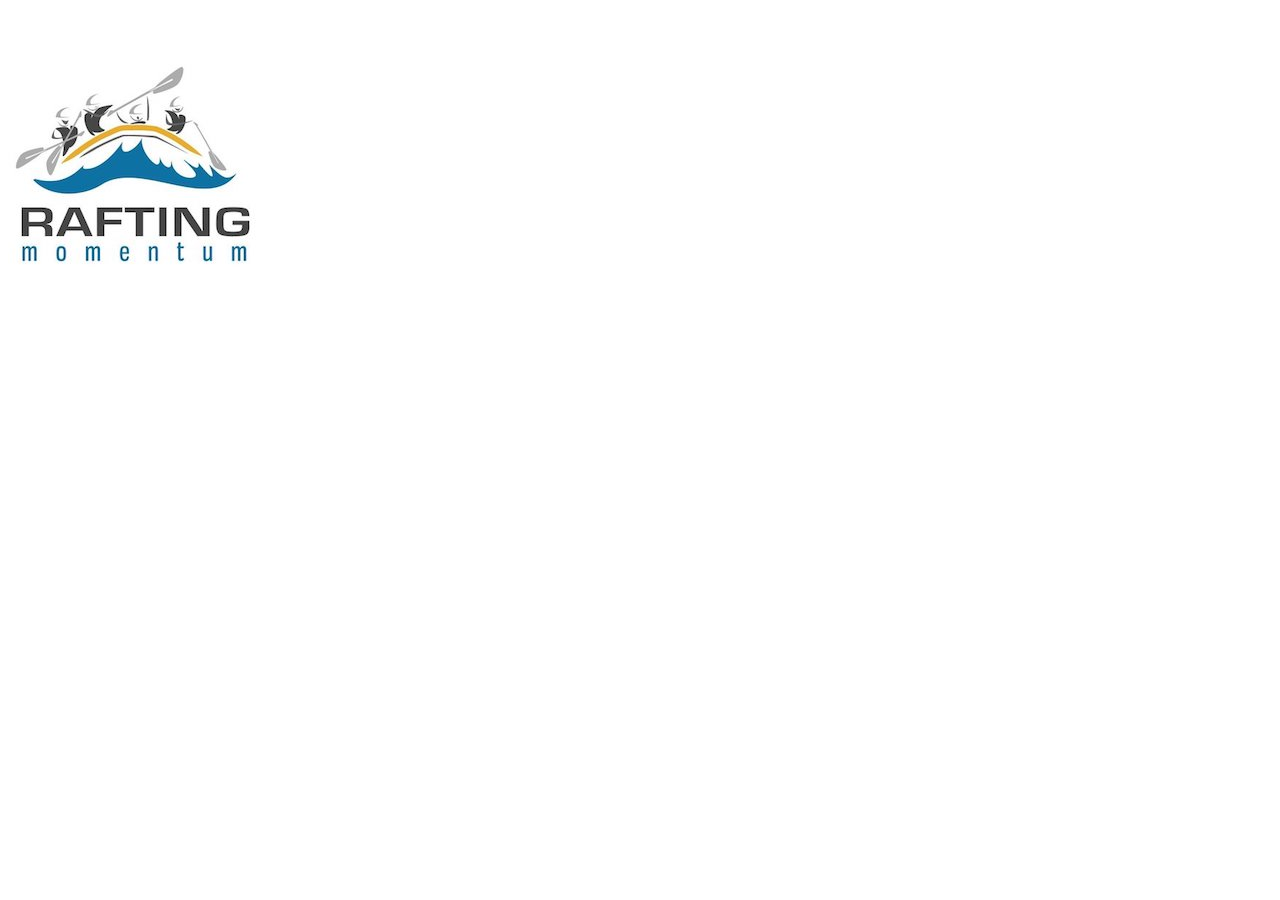
==== wwr/index.html @ 029ab6ba "a ton of stuff cause it was broke" ====
<!DOCTYPE html>
<html lang="en">
  <head>
    <meta charset="UTF-8" />
    <meta name="viewport" content="width=device-width, initial-scale=1.0" />
    <title>Whitewater Rafting | Dry Oar Outfitters | Book Now!</title>
  </head>
  <body>
    <header>
      <img
        class="logo"
        src="images/rafting-momentum (1).jpg"
        alt="rafting logo"
      />
    </header>
  </body>
</html>
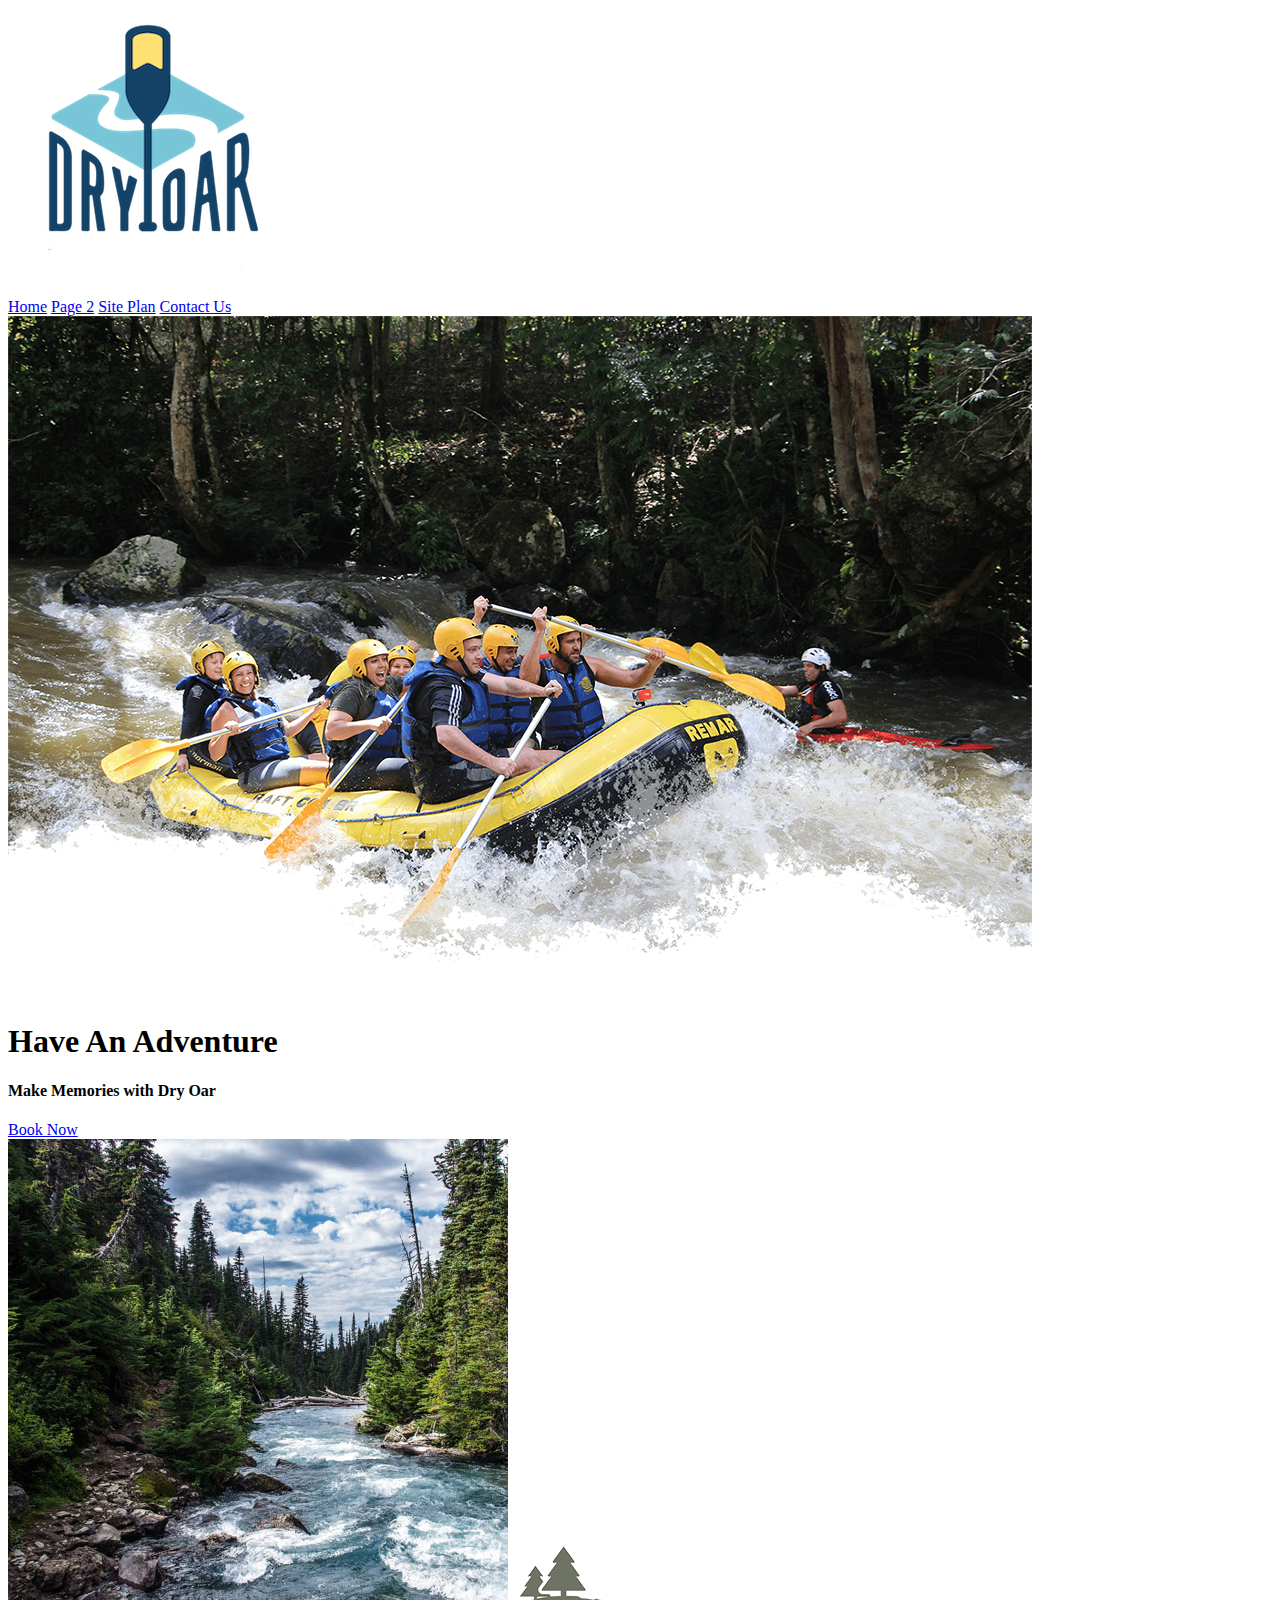
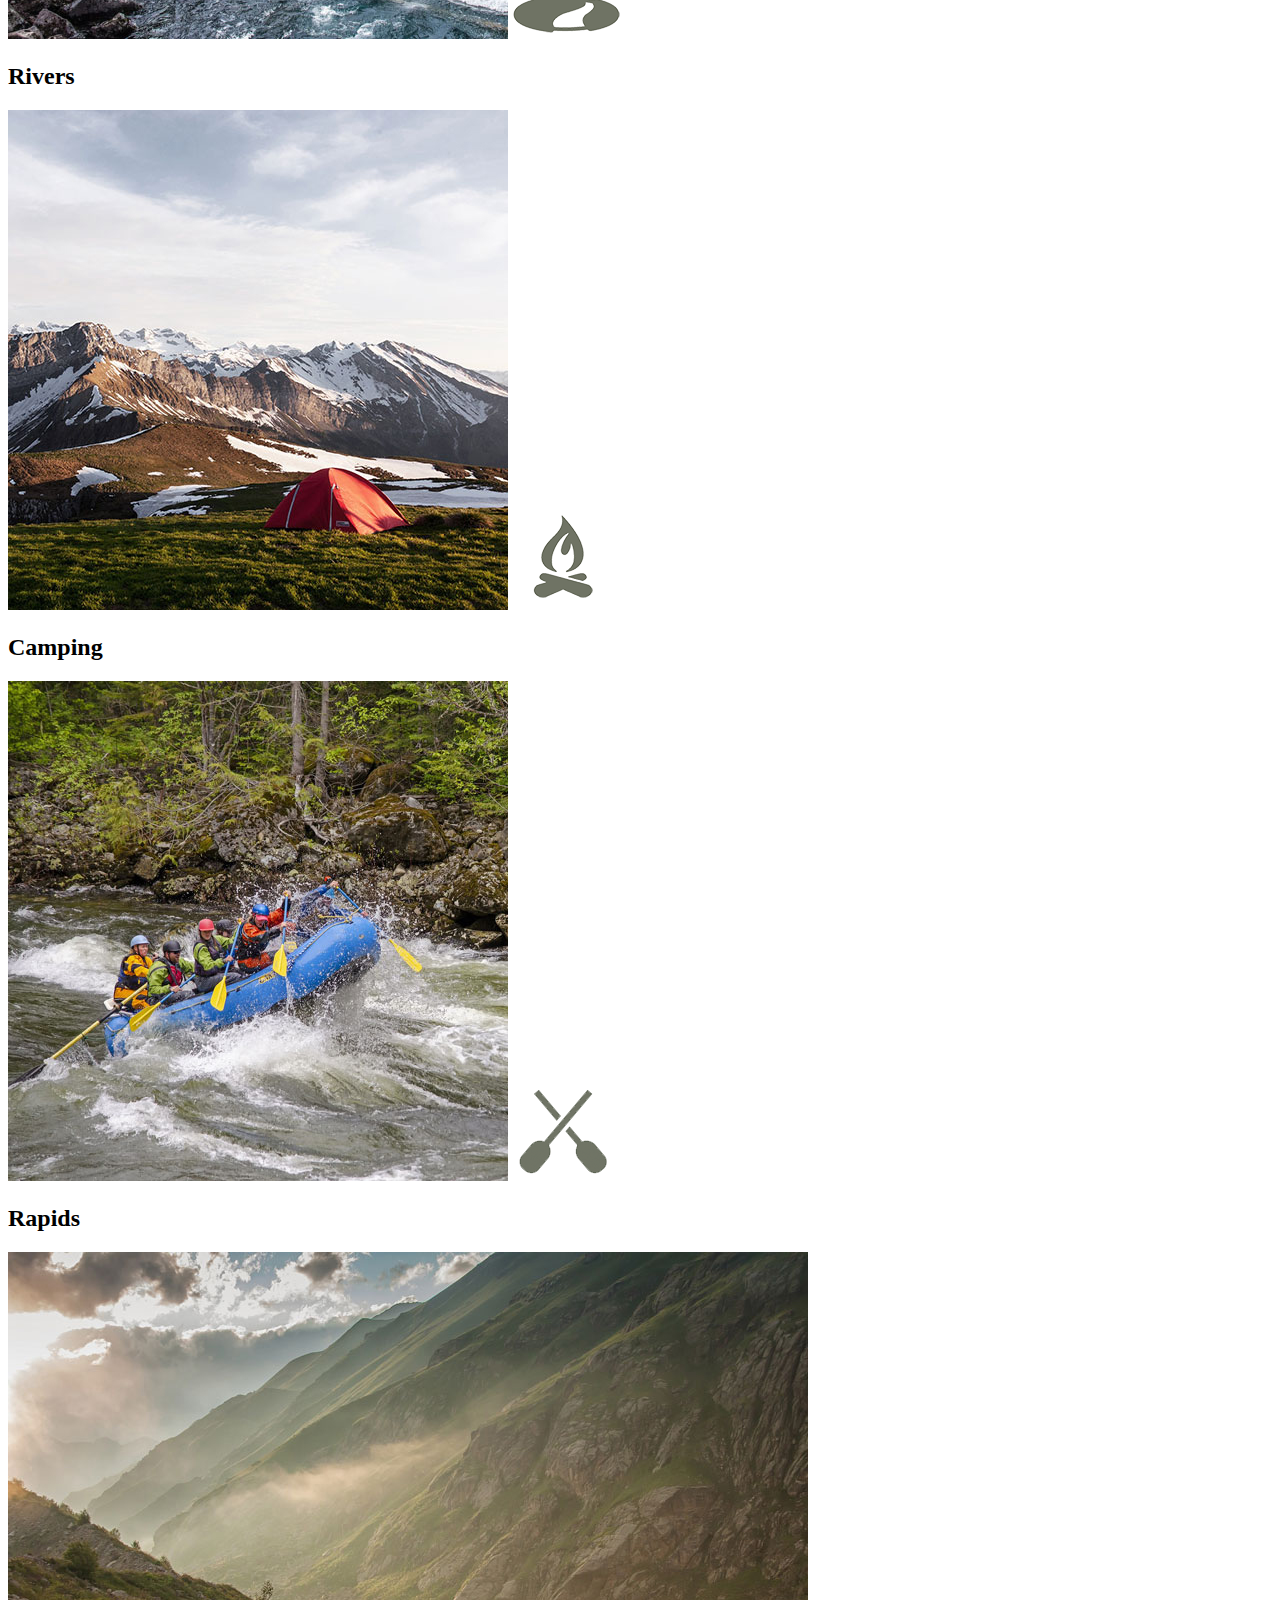
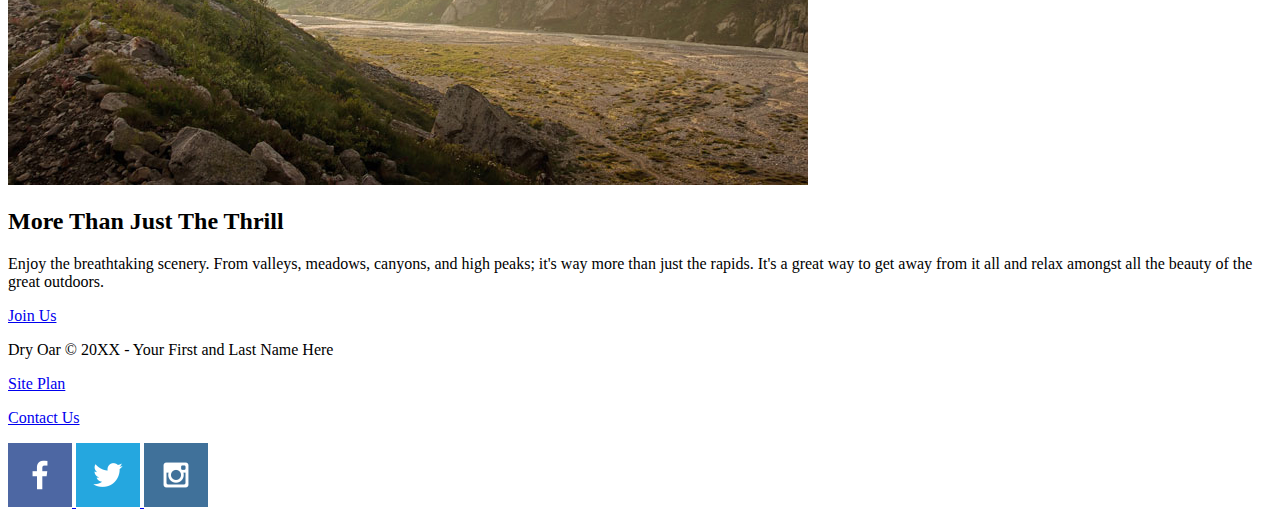
==== commit 79b24d5b: "all my changes" ====
--- a/wwr/index.html
+++ b/wwr/index.html
@@ -3,15 +3,70 @@
   <head>
     <meta charset="UTF-8" />
     <meta name="viewport" content="width=device-width, initial-scale=1.0" />
-    <title>Whitewater Rafting | Dry Oar Outfitters | Book Now!</title>
+    <title>"White Water Rafting | Book Now | Contact Us"</title>
   </head>
   <body>
     <header>
-      <img
-        class="logo"
-        src="images/rafting-momentum (1).jpg"
-        alt="rafting logo"
-      />
+      <a id="logo_link" href="index.html">
+        <img class="logo" src="images/logo.png" alt="Dry Oar Logo" />
+      </a>
+      <nav>
+        <a href="index.html">Home</a>
+        <a href="#">Page 2</a>
+        <a href="site-plan-rafting.html">Site Plan<a>
+        <a href="contactus.html">Contact Us</a>
+      </nav>
     </header>
+    <div id="hero">
+      <div id="hero-box">
+          <img id="hero-img" src="images/hero.png" alt="People enjoying white water rafting">
+      </div>
+      <section id="hero-msg">
+          <h1 class="home-title">Have An Adventure</h1>
+          <h4>Make Memories with Dry Oar </h4>
+          <div class='button-box'>
+              <a class='book' href="contactus.html">Book Now</a>
+          </div>
+      </section>
+  </div>
+  <main class="home-grid">
+    <section class="rivers-card">
+      <img class="card-img" src="images/rivers.jpg" alt="river in forest">
+      <img class="icon" src="images/river_icon.png" alt="river icon">
+      <h2>Rivers</h2>
+  </section>
+  <section class="camping-card">
+      <img class="card-img" src="images/camping.jpg" alt="tent in mountains">
+      <img class="icon" src="images/fire_icon.png" alt="fire icon">
+      <h2>Camping</h2>
+  </section>
+  <section class="rapids-card">
+      <img class="card-img" src="images/rapids.jpg" alt="rafting boat">
+      <img class="icon" src="images/oars.png" alt="oars icon">
+      <h2>Rapids</h2>
+  </section>
+  <img class="mountains" src="images/mountains.jpg" alt="Misty mountains">
+  <section class="msg">
+      <h2>More Than Just The Thrill</h2>
+      <p>Enjoy the breathtaking scenery. From valleys, meadows, canyons, and high peaks; it's way more than just the rapids. It's a great way to get away from it all and relax amongst all the beauty of the great outdoors. </p>
+      <a class='join' href="rivers.html">Join Us</a>
+  </section>
+  </main>
+  <footer>
+    <p>Dry Oar &copy; 20XX - Your First and Last Name Here</p>
+    <p><a href="site-plan-rafting.html">Site Plan</a></p>
+    <p><a href="contactus.html">Contact Us</a></p>
+    <div class="social">
+        <a href="https://facebook.com">
+            <img src="images/facebook.png" alt="fb icon">
+        </a>
+        <a href="https://twitter.com">
+            <img src="images/twitter.png" alt="twitter icon">
+        </a>
+        <a href="https://instagram.com">
+            <img src="images/instagram.png" alt="instagram icon">
+        </a>
+    </div>
+</footer>
   </body>
 </html>
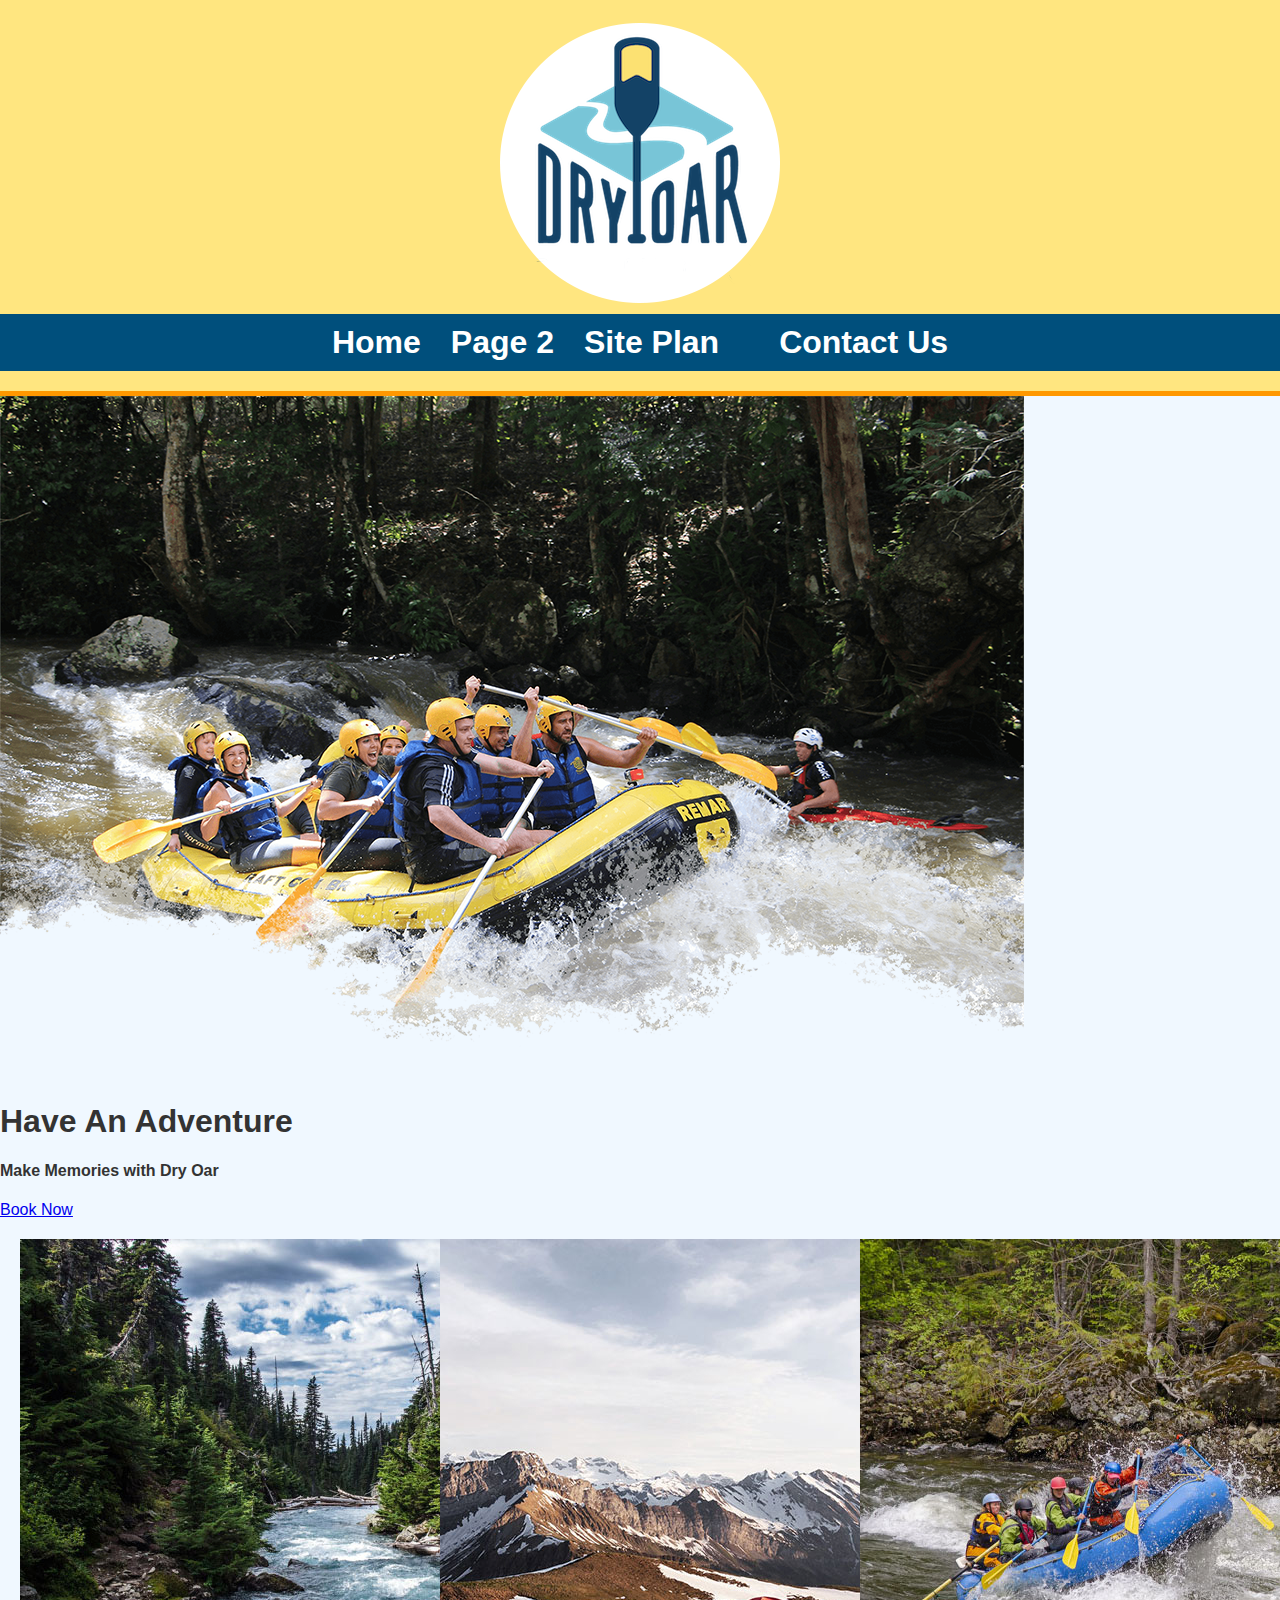
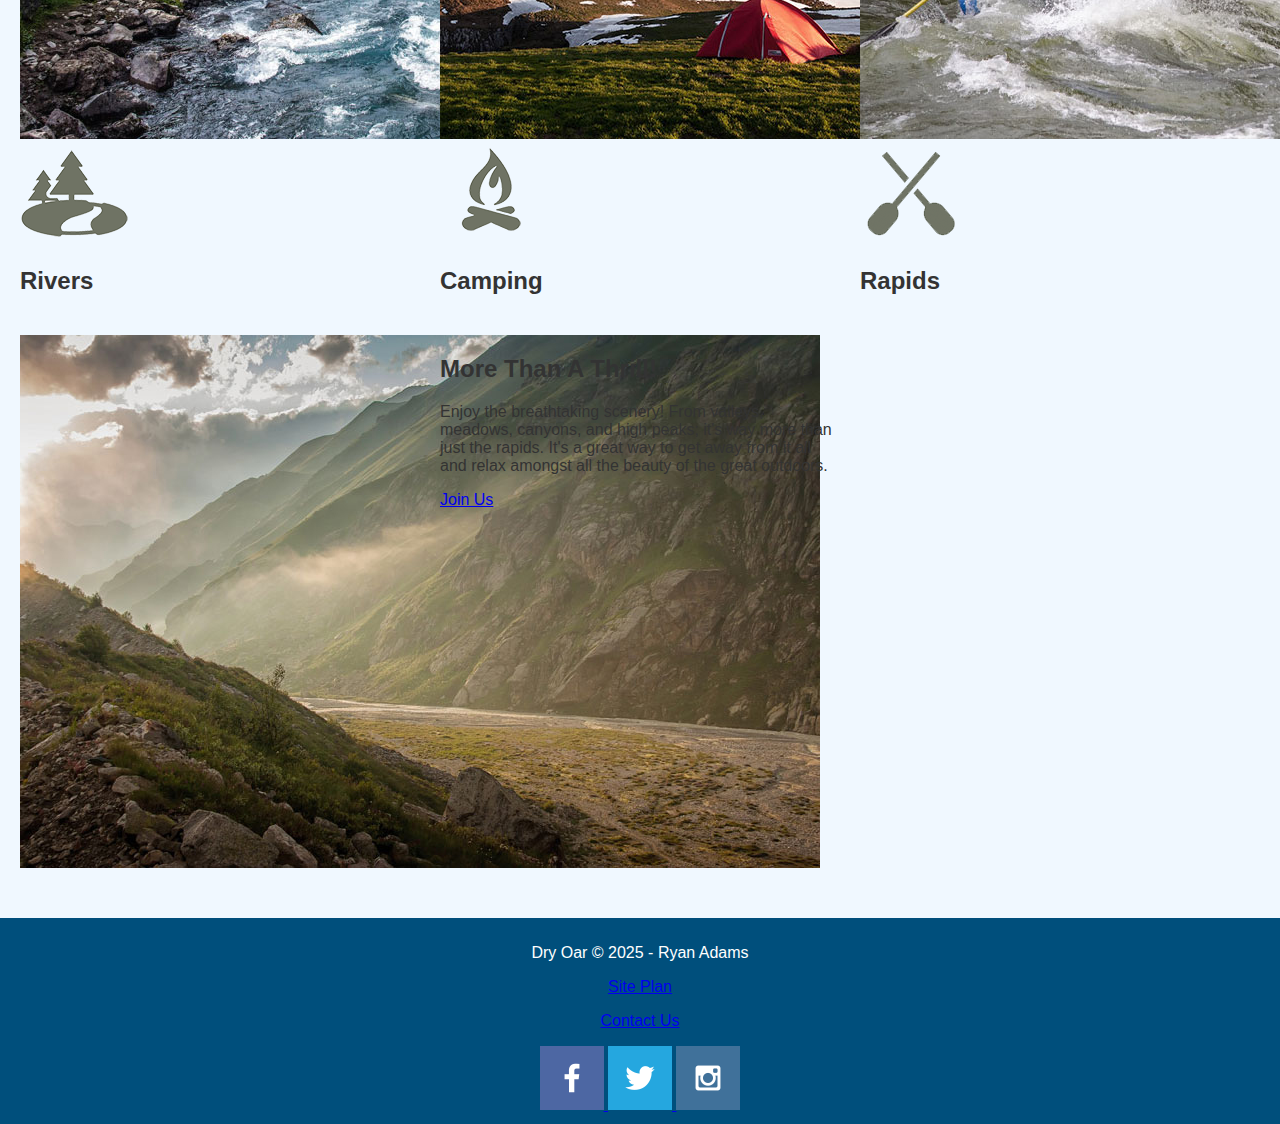
==== commit 710fb090: "added css to my site plan" ====
--- a/wwr/index.html
+++ b/wwr/index.html
@@ -3,12 +3,14 @@
   <head>
     <meta charset="UTF-8" />
     <meta name="viewport" content="width=device-width, initial-scale=1.0" />
-    <title>"White Water Rafting | Book Now | Contact Us"</title>
+    <title>"White_Water_Adventures"</title>
+    <link rel="stylesheet" href="styles/style.css">
   </head>
   <body>
+    <div id="content">
     <header>
       <a id="logo_link" href="index.html">
-        <img class="logo" src="images/logo.png" alt="Dry Oar Logo" />
+        <img class="logo" src="images/logo.png" alt="Who's Rafting Logo?" />
       </a>
       <nav>
         <a href="index.html">Home</a>
@@ -47,23 +49,23 @@
   </section>
   <img class="mountains" src="images/mountains.jpg" alt="Misty mountains">
   <section class="msg">
-      <h2>More Than Just The Thrill</h2>
-      <p>Enjoy the breathtaking scenery. From valleys, meadows, canyons, and high peaks; it's way more than just the rapids. It's a great way to get away from it all and relax amongst all the beauty of the great outdoors. </p>
+      <h2>More Than A Thrill!</h2>
+      <p>Enjoy the breathtaking scenery! From valleys, meadows, canyons, and high peaks; it's way more than just the rapids. It's a great way to get away from it all and relax amongst all the beauty of the great outdoors. </p>
       <a class='join' href="rivers.html">Join Us</a>
   </section>
   </main>
   <footer>
-    <p>Dry Oar &copy; 20XX - Your First and Last Name Here</p>
+    <p>Dry Oar &copy; 2025 - Ryan Adams</p>
     <p><a href="site-plan-rafting.html">Site Plan</a></p>
     <p><a href="contactus.html">Contact Us</a></p>
     <div class="social">
-        <a href="https://facebook.com">
+        <a href="https://facebook.com" target="_blank">
             <img src="images/facebook.png" alt="fb icon">
         </a>
-        <a href="https://twitter.com">
+        <a href="https://twitter.com" target="_blank">
             <img src="images/twitter.png" alt="twitter icon">
         </a>
-        <a href="https://instagram.com">
+        <a href="https://instagram.com" target="_blank">
             <img src="images/instagram.png" alt="instagram icon">
         </a>
     </div>
--- a/wwr/styles/style.css
+++ b/wwr/styles/style.css
@@ -0,0 +1,108 @@
+/* Base Styles */
+body {
+    font-family: 'Arial', sans-serif;
+    background-color: #f0f8ff;
+    color: #333;
+    margin: 0;
+    padding: 0;
+}
+
+/* Header */
+header {
+    background-color: #ffe680;
+    color: #004f7c;
+    padding: 20px 0;
+    text-align: center;
+    font-size: 2rem;
+    border-bottom: 5px solid #ff9800;
+}
+
+/* Navigation */
+nav {
+    background-color: #004f7c;
+    padding: 10px;
+    display: flex;
+    justify-content: center;
+}
+
+nav a {
+    color: white;
+    text-decoration: none;
+    margin: 0 15px;
+    font-weight: bold;
+}
+
+nav a:hover {
+    text-decoration: underline;
+}
+
+/* Main Content */
+main {
+    padding: 20px;
+    display: grid;
+    grid-template-columns: repeat(auto-fit, minmax(300px, 1fr));
+    gap: 20px;
+}
+
+/* Photo Gallery */
+.photo-gallery {
+    display: grid;
+    grid-template-columns: repeat(auto-fill, minmax(200px, 1fr));
+    gap: 15px;
+    margin-top: 20px;
+}
+
+.photo-gallery img {
+    width: 100%;
+    border-radius: 50%;
+    box-shadow: 0 4px 8px rgba(0, 0, 0, 0.2);
+}
+
+/* Featured Photos */
+.feature-photo {
+    position: relative;
+    overflow: hidden;
+    border-radius: 50%;
+    max-height: 400px;
+}
+
+.feature-photo img {
+    width: 100%;
+    object-fit: cover;
+    transition: transform 0.3s;
+    border-radius: 50%;
+}
+
+.feature-photo img:hover {
+    transform: scale(1.05);
+}
+
+/* Footer */
+footer {
+    background-color: #004f7c;
+    color: white;
+    text-align: center;
+    padding: 10px;
+    margin-top: 30px;
+}
+
+/* Colors inspired by whitewater rafts */
+.accent-yellow {
+    background-color: #ffc107;
+}
+
+.accent-blue {
+    background-color: #0077be;
+}
+
+.accent-red {
+    background-color: #d32f2f;
+}
+
+/* Responsive Design */
+@media (max-width: 600px) {
+    nav {
+        flex-direction: column;
+        align-items: center;
+    }
+}
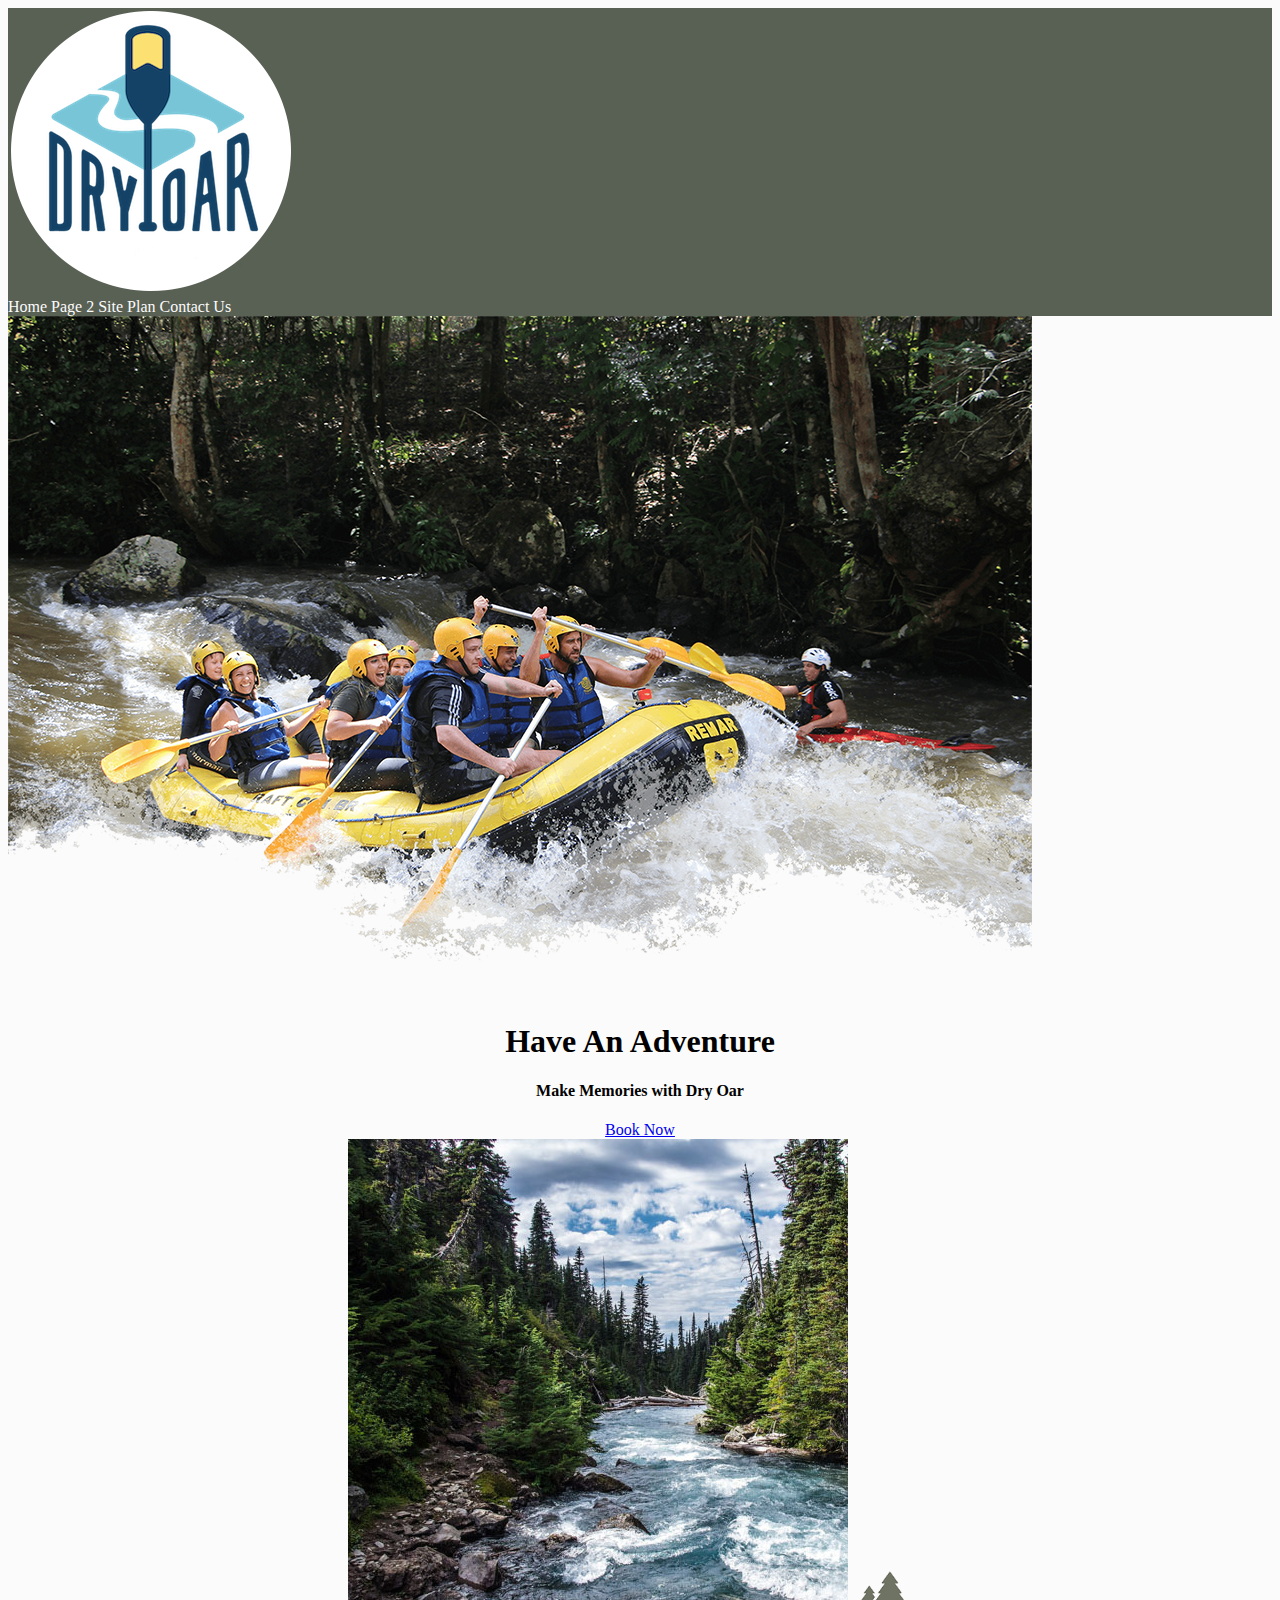
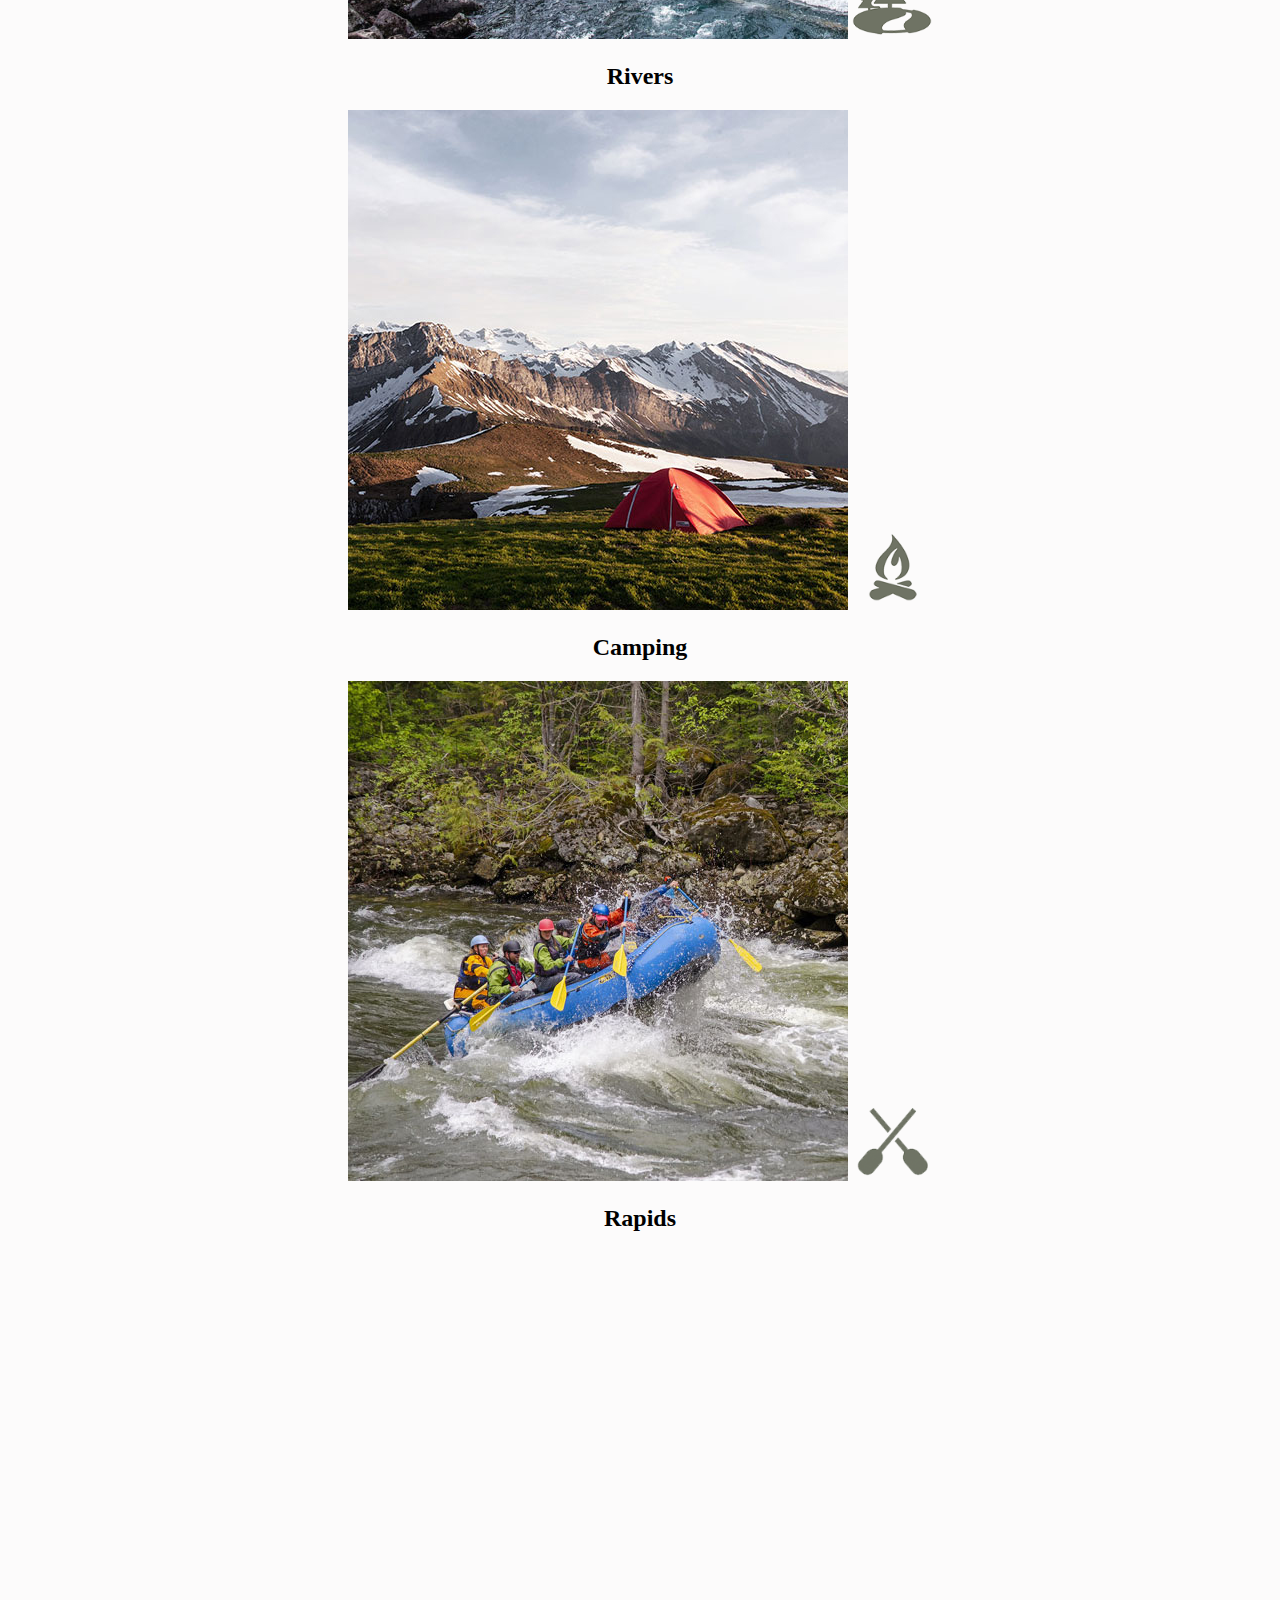
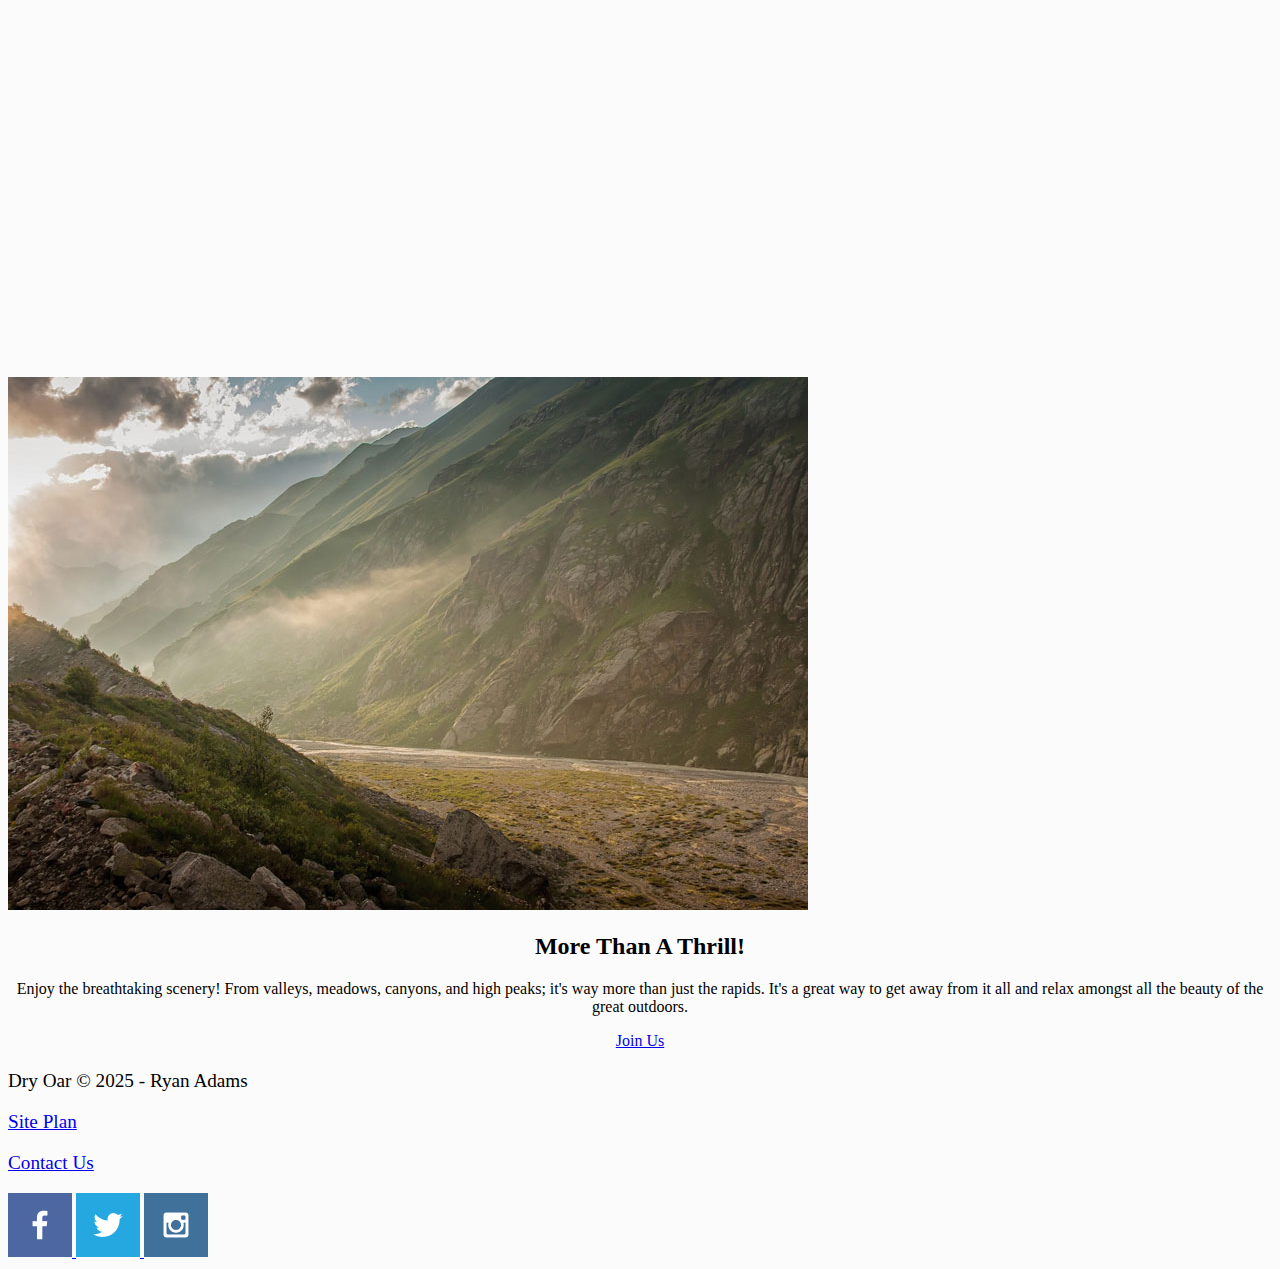
==== commit 5712b87d: "hello" ====
--- a/wwr/index.html
+++ b/wwr/index.html
@@ -47,6 +47,7 @@
       <img class="icon" src="images/oars.png" alt="oars icon">
       <h2>Rapids</h2>
   </section>
+  <div id="background"></div>
   <img class="mountains" src="images/mountains.jpg" alt="Misty mountains">
   <section class="msg">
       <h2>More Than A Thrill!</h2>
--- a/wwr/styles/style.css
+++ b/wwr/styles/style.css
@@ -1,108 +1,72 @@
-/* Base Styles */
+#content {
+  max-width: 1600px;
+  margin: 0 auto;
+}
+.home-title {
+}
+nav a {
+  text-align: center;
+  color: #fcfbfb;
+  text-decoration: none;
+}
+nav a:hover {
+  background-color: black;
+  color: #d9c2a3;
+}
+h4 {
+}
+#hero-msg h1 {
+  text-align: center;
+}
+#hero-msg h4 {
+  text-align: center;
+}
+.icon {
+  width: 80px;
+}
+.button-box {
+  text-align: center;
+}
+main section {
+  text-align: center;
+}
+#background {
+  height: 725px;
+}
 body {
-    font-family: 'Arial', sans-serif;
-    background-color: #f0f8ff;
-    color: #333;
-    margin: 0;
-    padding: 0;
+  background-color: #fcfbfb;
 }
-
-/* Header */
 header {
-    background-color: #ffe680;
-    color: #004f7c;
-    padding: 20px 0;
-    text-align: center;
-    font-size: 2rem;
-    border-bottom: 5px solid #ff9800;
+  background-color: rgba(20, 30, 13, 0.7);
 }
-
-/* Navigation */
-nav {
-    background-color: #004f7c;
-    padding: 10px;
-    display: flex;
-    justify-content: center;
+nav a:hover {
+  background-color: black;
 }
-
-nav a {
-    color: white;
-    text-decoration: none;
-    margin: 0 15px;
-    font-weight: bold;
+.book {
 }
-
-nav a:hover {
+.join {
+}
+.book:hover {
+}
+.join:hover {
+}
+#background {
+}
+.msg {
+}
+.msg h2 {
+}
+.msg p {
+}
+footer {
+}
+footer a {
+}
+footer p {
+  font-size: 1.2em;
+}
+footer p a:hover{
     text-decoration: underline;
 }
-
-/* Main Content */
-main {
-    padding: 20px;
-    display: grid;
-    grid-template-columns: repeat(auto-fit, minmax(300px, 1fr));
-    gap: 20px;
+footer a:hover {S
 }
-
-/* Photo Gallery */
-.photo-gallery {
-    display: grid;
-    grid-template-columns: repeat(auto-fill, minmax(200px, 1fr));
-    gap: 15px;
-    margin-top: 20px;
-}
-
-.photo-gallery img {
-    width: 100%;
-    border-radius: 50%;
-    box-shadow: 0 4px 8px rgba(0, 0, 0, 0.2);
-}
-
-/* Featured Photos */
-.feature-photo {
-    position: relative;
-    overflow: hidden;
-    border-radius: 50%;
-    max-height: 400px;
-}
-
-.feature-photo img {
-    width: 100%;
-    object-fit: cover;
-    transition: transform 0.3s;
-    border-radius: 50%;
-}
-
-.feature-photo img:hover {
-    transform: scale(1.05);
-}
-
-/* Footer */
-footer {
-    background-color: #004f7c;
-    color: white;
-    text-align: center;
-    padding: 10px;
-    margin-top: 30px;
-}
-
-/* Colors inspired by whitewater rafts */
-.accent-yellow {
-    background-color: #ffc107;
-}
-
-.accent-blue {
-    background-color: #0077be;
-}
-
-.accent-red {
-    background-color: #d32f2f;
-}
-
-/* Responsive Design */
-@media (max-width: 600px) {
-    nav {
-        flex-direction: column;
-        align-items: center;
-    }
-}
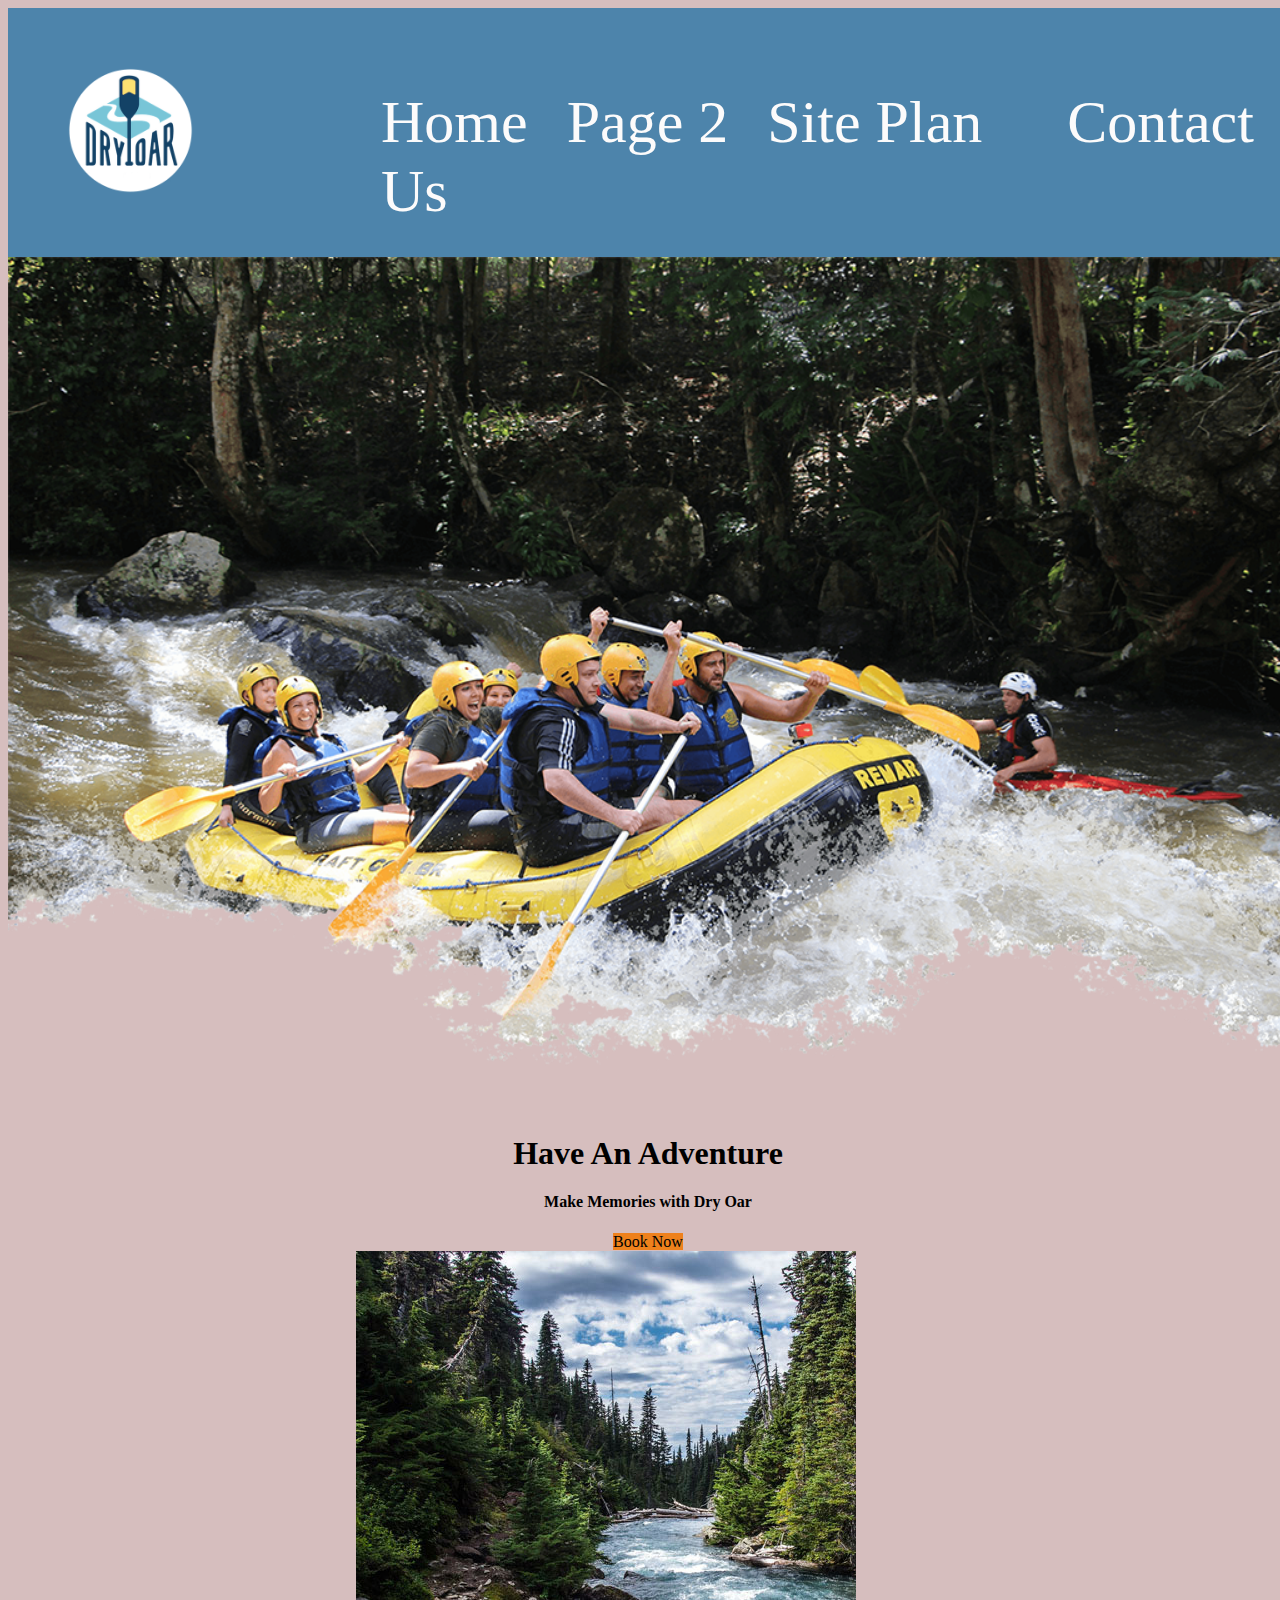
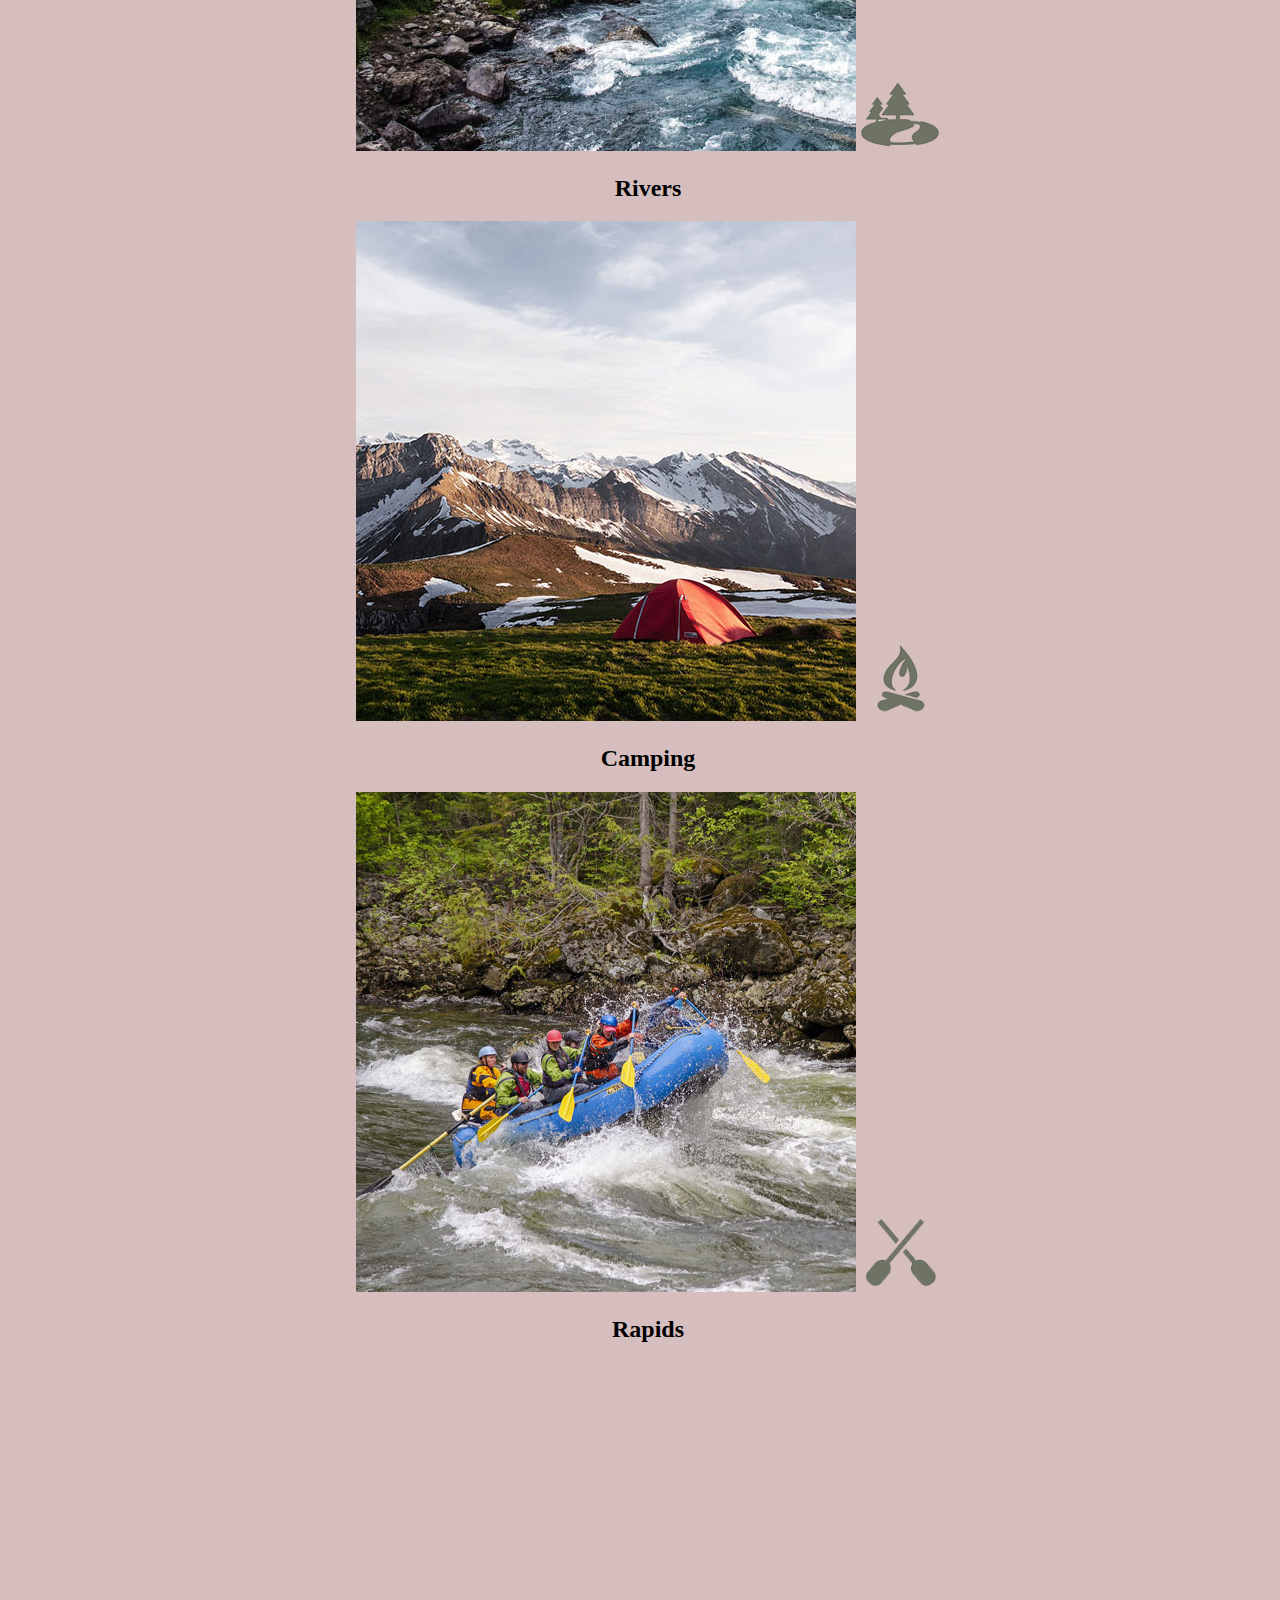
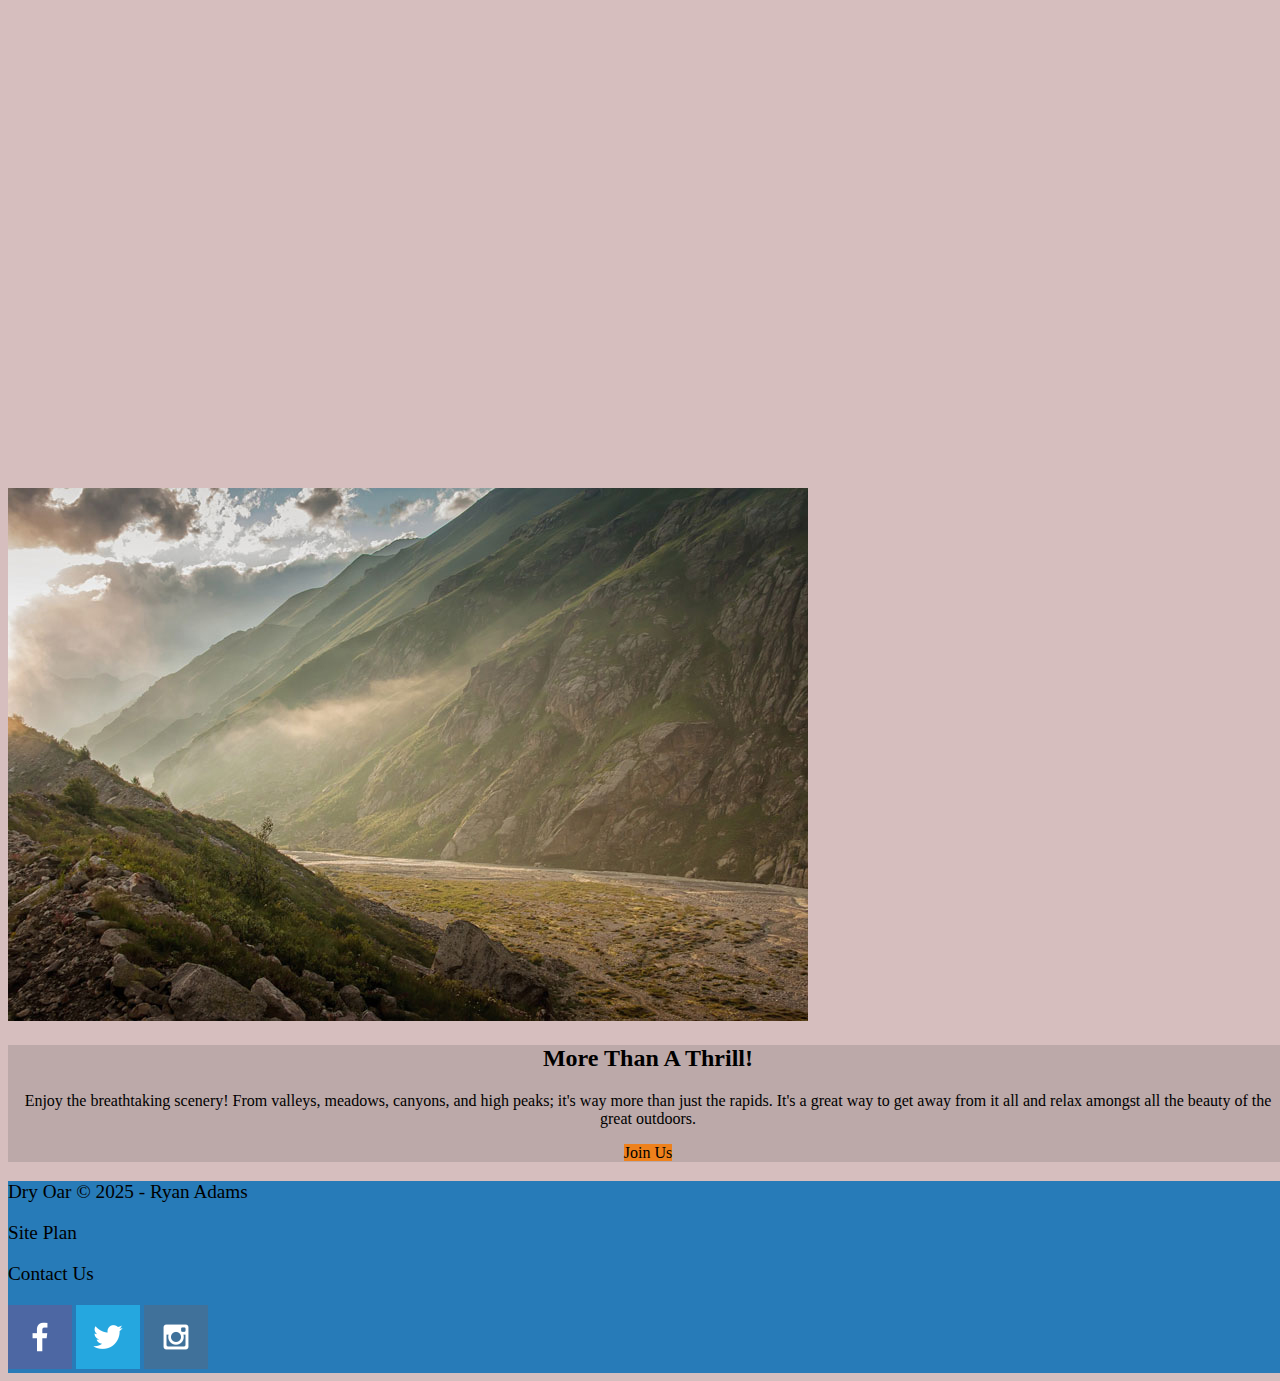
==== commit a82d8352: "home" ====
--- a/wwr/index.html
+++ b/wwr/index.html
@@ -9,15 +9,16 @@
   <body>
     <div id="content">
     <header>
-      <a id="logo_link" href="index.html">
+      <div id="logo">
         <img class="logo" src="images/logo.png" alt="Who's Rafting Logo?" />
-      </a>
-      <nav>
+      </div>
+    
+      <div id="nav">
         <a href="index.html">Home</a>
         <a href="#">Page 2</a>
         <a href="site-plan-rafting.html">Site Plan<a>
         <a href="contactus.html">Contact Us</a>
-      </nav>
+        </div>
     </header>
     <div id="hero">
       <div id="hero-box">
--- a/wwr/styles/style.css
+++ b/wwr/styles/style.css
@@ -4,14 +4,39 @@
 }
 .home-title {
 }
-nav a {
+header {
+  background-color: #4d84ab;
+  height: 150px;
+  contain: content;
+  height: auto;
+}
+#logo {
+  display: inline;
+  float: left;
+  height: auto;
+  margin: 20px;
+}
+#logo img{
+  width: 125px;
+  margin: 40px;
+}
+#nav {
+  display: inline;
+  float: left;
+  width: 70%;
+  height: 30px;
+  margin-left: 10%;
+  margin-top: 80px;
+}
+#nav a {
   text-align: center;
   color: #fcfbfb;
   text-decoration: none;
+  font-size: 60px;
+  margin-right: 35px;
 }
-nav a:hover {
-  background-color: black;
-  color: #d9c2a3;
+#nav a:hover {
+  color: rgb(141, 61, 61);
 }
 h4 {
 }
@@ -24,6 +49,10 @@
 .icon {
   width: 80px;
 }
+
+#hero-img {
+  width: 100%;
+}
 .button-box {
   text-align: center;
 }
@@ -34,39 +63,51 @@
   height: 725px;
 }
 body {
-  background-color: #fcfbfb;
+  background-color: #d6bebe;
+  width: 100%;
 }
-header {
-  background-color: rgba(20, 30, 13, 0.7);
+
+.book {
+  background-color: #ee811c;
+  color: black;
+  text-decoration: none;
 }
-nav a:hover {
-  background-color: black;
-}
-.book {
+.book:hover {
+  background-color: #c9b4b4;
+  color: black;
 }
 .join {
-}
-.book:hover {
+  background-color: #ee811c;
+  color: black;
+  text-decoration: none;
 }
 .join:hover {
-}
-#background {
+  background-color: #c4b2b2;
+  color: black;
 }
 .msg {
+  background-color: #bca9a9;
 }
 .msg h2 {
+  color: black;
 }
 .msg p {
+  color: black;
 }
 footer {
+  background-color: #277bb8;
+  color: black;
 }
 footer a {
+  color: black;
+  text-decoration: none;
+}
+footer a:hover {
+  color: black;
 }
 footer p {
   font-size: 1.2em;
 }
-footer p a:hover{
-    text-decoration: underline;
+footer p a:hover {
+  text-decoration: underline;
 }
-footer a:hover {S
-}
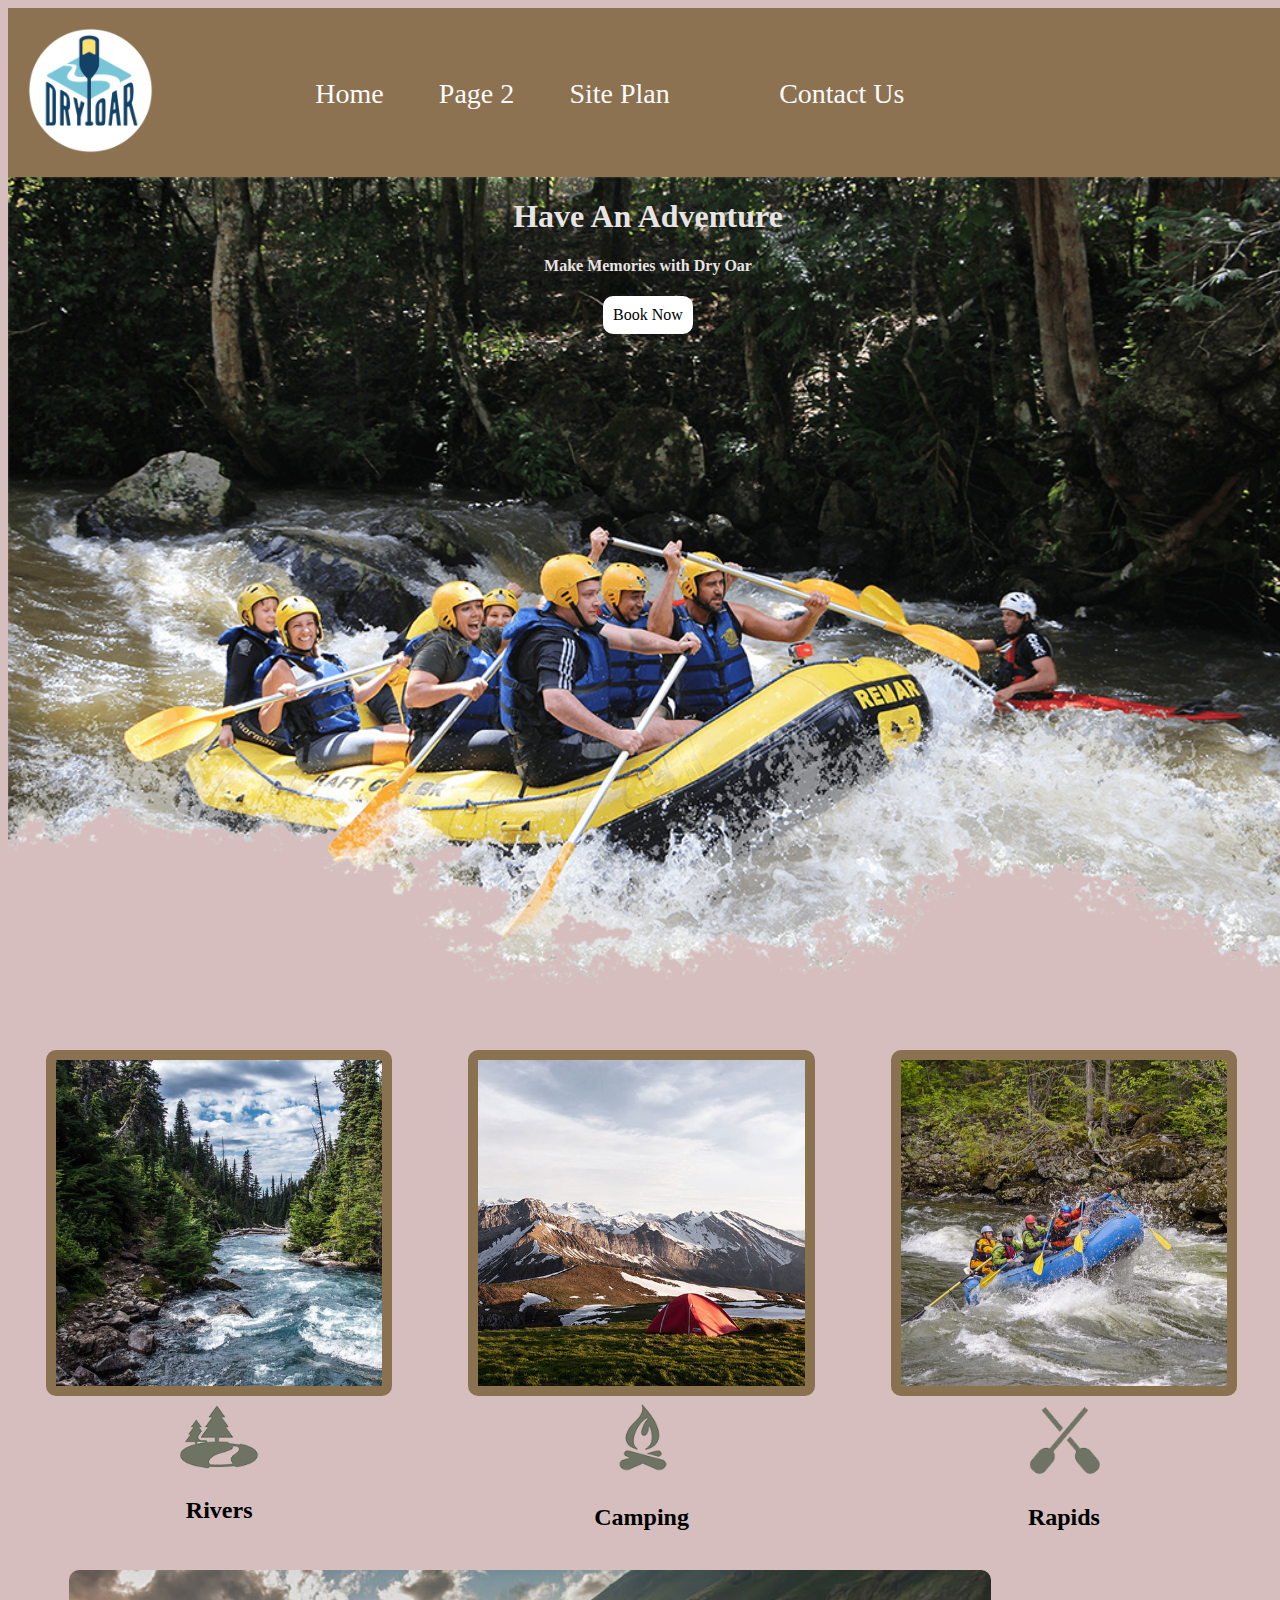
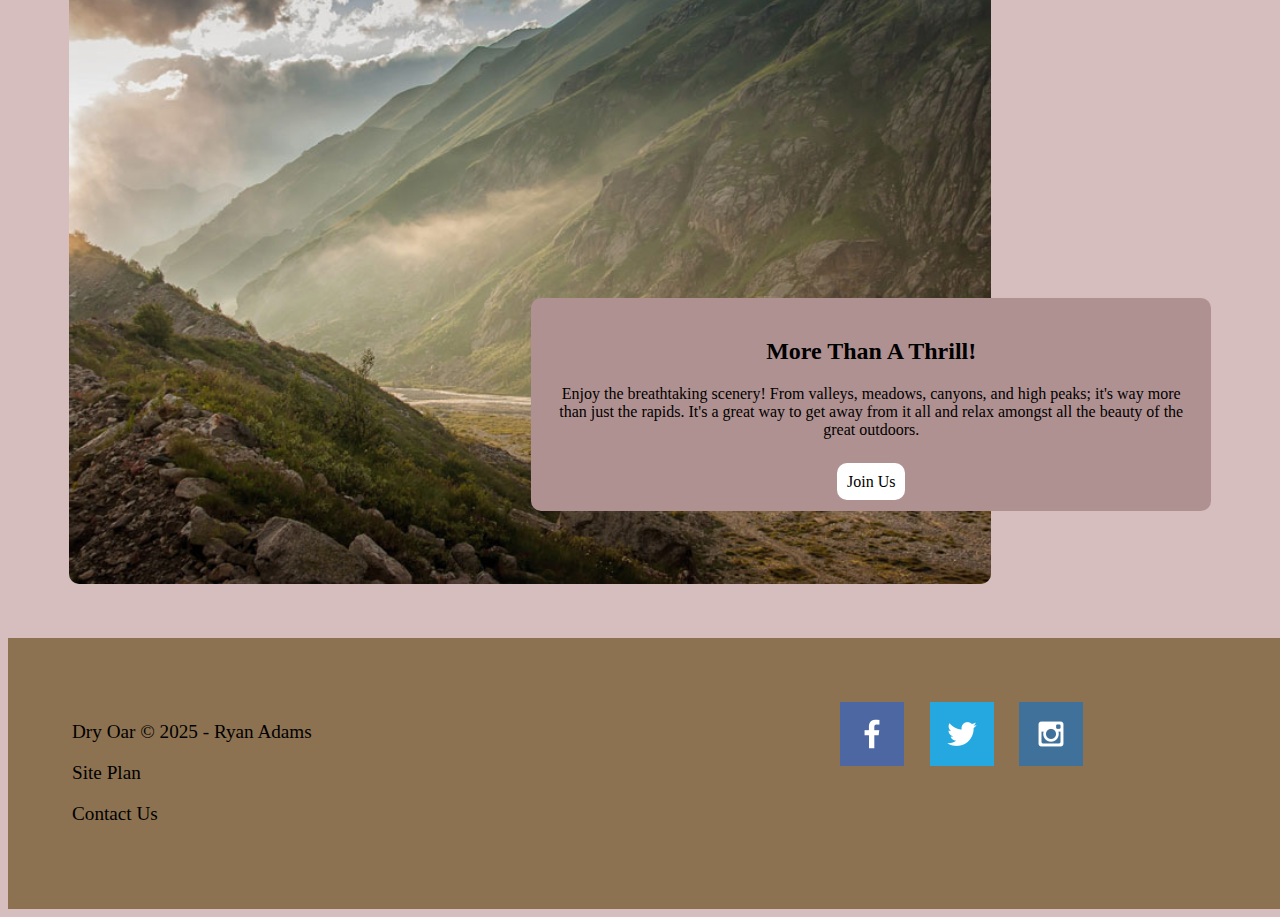
==== commit 226887cf: "finished" ====
--- a/wwr/index.html
+++ b/wwr/index.html
@@ -21,16 +21,14 @@
         </div>
     </header>
     <div id="hero">
-      <div id="hero-box">
-          <img id="hero-img" src="images/hero.png" alt="People enjoying white water rafting">
-      </div>
-      <section id="hero-msg">
+    
+      <div id="hero-msg">
           <h1 class="home-title">Have An Adventure</h1>
           <h4>Make Memories with Dry Oar </h4>
           <div class='button-box'>
               <a class='book' href="contactus.html">Book Now</a>
           </div>
-      </section>
+        </div>
   </div>
   <main class="home-grid">
     <section class="rivers-card">
@@ -48,19 +46,26 @@
       <img class="icon" src="images/oars.png" alt="oars icon">
       <h2>Rapids</h2>
   </section>
-  <div id="background"></div>
+  <div id="mtnsection">
+    <div id="mtns">
   <img class="mountains" src="images/mountains.jpg" alt="Misty mountains">
-  <section class="msg">
+  </div>
+  <div id="msg">
       <h2>More Than A Thrill!</h2>
-      <p>Enjoy the breathtaking scenery! From valleys, meadows, canyons, and high peaks; it's way more than just the rapids. It's a great way to get away from it all and relax amongst all the beauty of the great outdoors. </p>
+      <p>Enjoy the breathtaking scenery! From valleys, meadows, canyons, and high peaks; it's way more than just the rapids. It's a great way to get away from it all and relax amongst all the beauty of the great outdoors. </p></br>
       <a class='join' href="rivers.html">Join Us</a>
-  </section>
-  </main>
+  </div>
+  </div>
+</main>
   <footer>
+    <div id="footer">
+    <div id="footertext">
     <p>Dry Oar &copy; 2025 - Ryan Adams</p>
     <p><a href="site-plan-rafting.html">Site Plan</a></p>
     <p><a href="contactus.html">Contact Us</a></p>
-    <div class="social">
+  </div>
+  
+    <div id="social">
         <a href="https://facebook.com" target="_blank">
             <img src="images/facebook.png" alt="fb icon">
         </a>
@@ -70,7 +75,8 @@
         <a href="https://instagram.com" target="_blank">
             <img src="images/instagram.png" alt="instagram icon">
         </a>
-    </div>
+    </div></div>
 </footer>
+</div>
   </body>
 </html>
--- a/wwr/styles/style.css
+++ b/wwr/styles/style.css
@@ -1,45 +1,62 @@
 #content {
   max-width: 1600px;
   margin: 0 auto;
+  width: 100%;
+  overflow: hidden;
 }
 .home-title {
 }
 header {
-  background-color: #4d84ab;
+  background-color: rgb(140, 114, 81);
   height: 150px;
   contain: content;
   height: auto;
+  margin: 0px;
+  padding: 0px;
 }
 #logo {
   display: inline;
   float: left;
   height: auto;
-  margin: 20px;
+  width: 20%;
 }
 #logo img{
   width: 125px;
-  margin: 40px;
+  margin: 20px;
 }
 #nav {
   display: inline;
   float: left;
-  width: 70%;
+  width: 80%;
   height: 30px;
-  margin-left: 10%;
-  margin-top: 80px;
+  margin-top: 70px;
 }
 #nav a {
   text-align: center;
   color: #fcfbfb;
   text-decoration: none;
-  font-size: 60px;
-  margin-right: 35px;
+  font-size: 28px;
+  padding-left: 5%;
 }
 #nav a:hover {
   color: rgb(141, 61, 61);
 }
 h4 {
 }
+#hero {
+  background-image: url(../images/hero.png);
+  background-repeat: no-repeat;
+  background-size: contain;
+aspect-ratio: 3/2;
+  margin: 0px;
+  float: left;
+  width:100%;
+}
+#hero-msg {
+  font-family:;
+  color: rgb(233, 228, 228);
+  margin-top: 0px;
+}
 #hero-msg h1 {
   text-align: center;
 }
@@ -55,38 +72,92 @@
 }
 .button-box {
   text-align: center;
+  padding: 10px;
+  background-color: white;
+  Margin: auto;
+  width:fit-content;
+  border-radius: 10px;
+
+}
+.button-box :hover{
+  font-weight: 700;
+  width: fit-content
+  margin: auto;
 }
 main section {
   text-align: center;
 }
 #background {
-  height: 725px;
 }
 body {
   background-color: #d6bebe;
   width: 100%;
 }
+.rivers-card, .camping-card, .rapids-card {
+  width: 30%;
+  float: left;
+  margin: 1.5%;
+}
+
+.rivers-card .card-img, .camping-card .card-img, .rapids-card .card-img {
+  width: 85%;
+  border-color: rgb(138, 114, 81);
+  border-radius: 10px;
+  border-style: solid;
+  border-width: 10px;
+}
 
 .book {
-  background-color: #ee811c;
+
   color: black;
   text-decoration: none;
 }
 .book:hover {
-  background-color: #c9b4b4;
   color: black;
 }
 .join {
-  background-color: #ee811c;
-  color: black;
-  text-decoration: none;
+  color: black;
+  text-decoration: none;
+  background-color: white;
+  padding: 10px;
+  border-radius: 10px;
+
 }
 .join:hover {
-  background-color: #c4b2b2;
-  color: black;
-}
-.msg {
-  background-color: #bca9a9;
+  color: black;
+  font-weight: 700;
+}
+#mtnsection {
+  width: 100%;
+  float: left;
+  height: auto;
+  contain: content;
+  margin-bottom: 50px;
+}
+#mtns {
+width: 60%;
+position: relative;
+z-index: 1;
+}
+
+img.mountains {
+  width: 120%;
+  margin-left: 8%;
+  border-radius: 10px;
+}
+#msg {
+  background-color: #b09191;
+  width: 50%;
+  float: right;
+  padding: 20px;
+  margin-top: -290px;
+  margin-right: 6%;
+  position: relative;
+  z-index: 2;
+  margin-bottom: 30px;
+  text-align: center;
+  border-radius: 10px;
+
 }
 .msg h2 {
   color: black;
@@ -94,13 +165,30 @@
 .msg p {
   color: black;
 }
-footer {
-  background-color: #277bb8;
-  color: black;
-}
-footer a {
-  color: black;
-  text-decoration: none;
+#footer {
+  background-color: rgb(140, 114, 81);
+  color: black;
+  float: left;
+  padding: 5%;
+  width: 100%;
+}
+#footer a {
+  color: black;
+  text-decoration: none;
+  
+}
+#footertext {
+  width: 50%;
+  float: left;
+}
+#social{
+  width: 40%;
+  float: right;
+}
+#social img{
+  float: left;
+  margin-right: 5%;
+
 }
 footer a:hover {
   color: black;
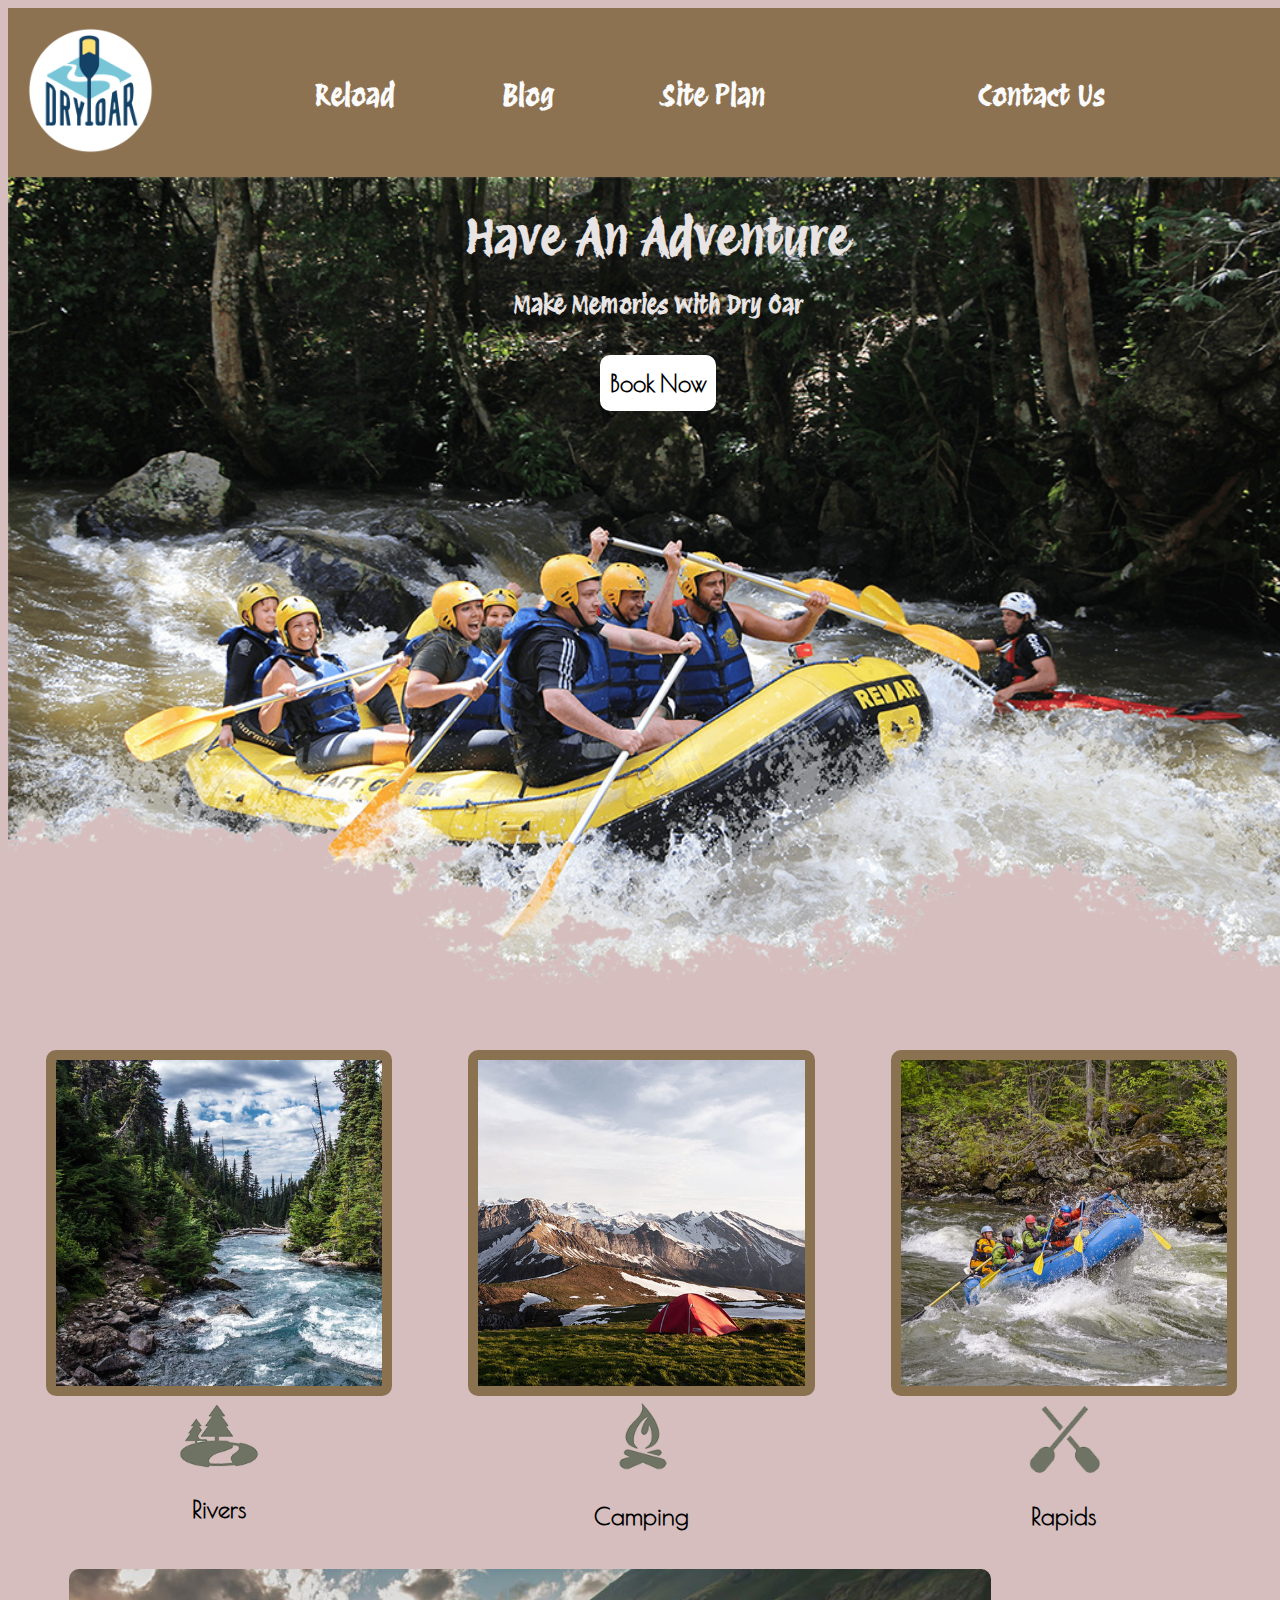
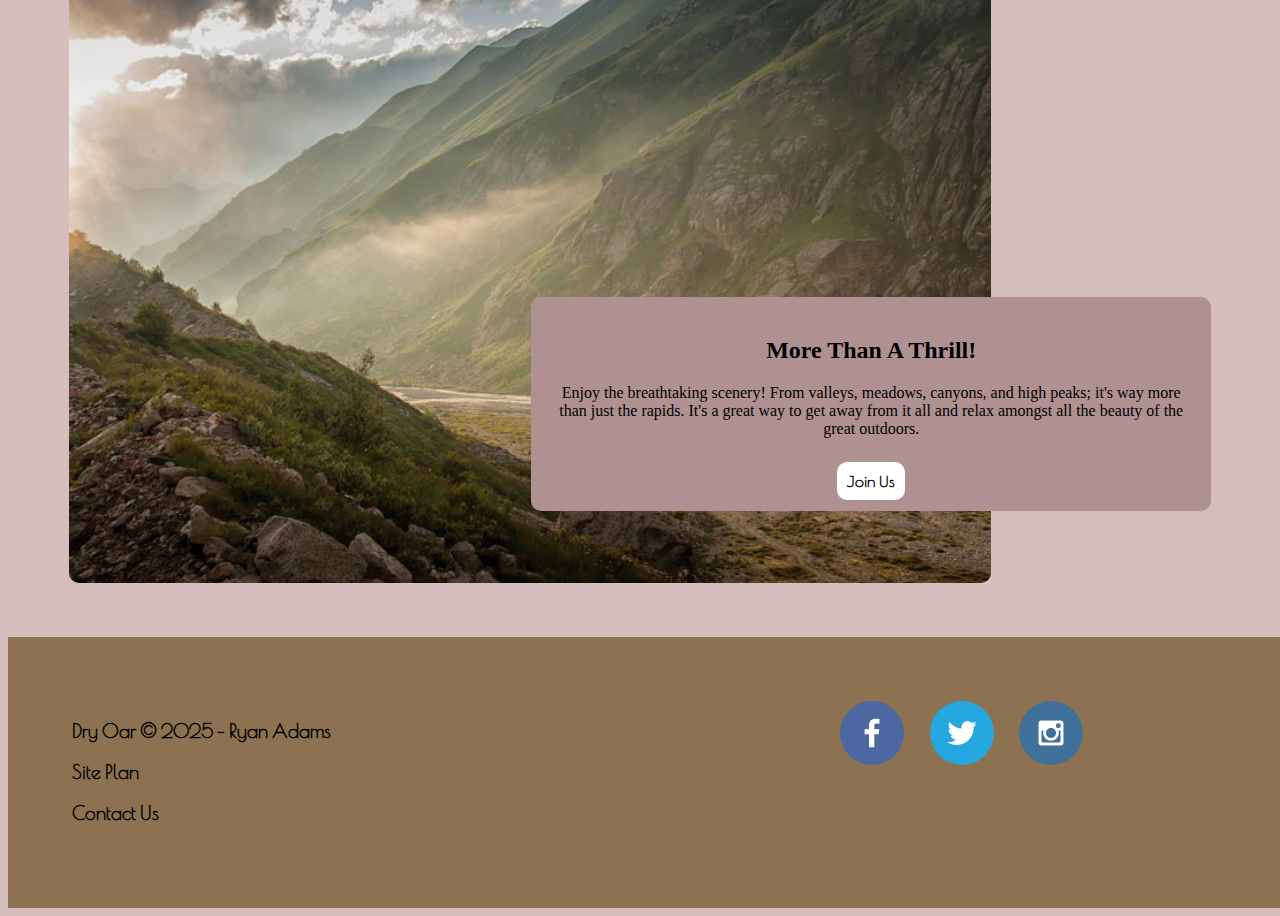
==== commit 92a35fcd: "homework site plan" ====
--- a/wwr/index.html
+++ b/wwr/index.html
@@ -14,8 +14,8 @@
       </div>
     
       <div id="nav">
-        <a href="index.html">Home</a>
-        <a href="#">Page 2</a>
+        <a href="index.html">Reload</a>
+        <a href="page2.html">Blog</a>
         <a href="site-plan-rafting.html">Site Plan<a>
         <a href="contactus.html">Contact Us</a>
         </div>
--- a/wwr/styles/style.css
+++ b/wwr/styles/style.css
@@ -1,14 +1,13 @@
+@import url("https://fonts.googleapis.com/css2?family=Poiret+One&family=Protest+Revolution&display=swap");
+
 #content {
   max-width: 1600px;
   margin: 0 auto;
   width: 100%;
   overflow: hidden;
 }
-.home-title {
-}
 header {
   background-color: rgb(140, 114, 81);
-  height: 150px;
   contain: content;
   height: auto;
   margin: 0px;
@@ -20,7 +19,7 @@
   height: auto;
   width: 20%;
 }
-#logo img{
+#logo img {
   width: 125px;
   margin: 20px;
 }
@@ -37,25 +36,37 @@
   text-decoration: none;
   font-size: 28px;
   padding-left: 5%;
+  padding-right: 5%;
+  font-family: "protest revolution", sans-serif;
+  font-weight: 700;
+  transition: color 0.5s;
 }
 #nav a:hover {
   color: rgb(141, 61, 61);
-}
-h4 {
+  transform: scale(1.1);
 }
 #hero {
   background-image: url(../images/hero.png);
   background-repeat: no-repeat;
   background-size: contain;
-aspect-ratio: 3/2;
+  aspect-ratio: 3/2;
   margin: 0px;
   float: left;
-  width:100%;
+  width: 100%;
 }
 #hero-msg {
-  font-family:;
+  font-family: "protest revolution", sans-serif;
   color: rgb(233, 228, 228);
   margin-top: 0px;
+  padding: 10px;
+  width: 100%;
+  float: left;
+  text-align: center;
+  border-radius: 10px;
+  font-weight: 700;
+  font-size: 1.5em;
+  line-height: 1.5em;
+  margin-bottom: 20px;
 }
 #hero-msg h1 {
   text-align: center;
@@ -66,7 +77,6 @@
 .icon {
   width: 80px;
 }
-
 #hero-img {
   width: 100%;
 }
@@ -74,46 +84,55 @@
   text-align: center;
   padding: 10px;
   background-color: white;
-  Margin: auto;
-  width:fit-content;
-  border-radius: 10px;
-
-}
-.button-box :hover{
-  font-weight: 700;
-  width: fit-content
   margin: auto;
+  width: fit-content;
+  border-radius: 10px;
+  font-family: "poiret one", sans-serif;
+  font-weight: 700;
+}
+.button-box:hover {
+  font-weight: 1000;
+  width: fit-content;
+  margin: auto;
+  transform: scale(1.1);
 }
 main section {
   text-align: center;
-}
-#background {
+  font-family: "poiret one", sans-serif;
+  font-weight: 700;
 }
 body {
   background-color: #d6bebe;
   width: 100%;
 }
-.rivers-card, .camping-card, .rapids-card {
+.rivers-card,
+.camping-card,
+.rapids-card {
   width: 30%;
   float: left;
   margin: 1.5%;
-}
-
-.rivers-card .card-img, .camping-card .card-img, .rapids-card .card-img {
+  font-family: "poiret one", sans-serif;
+  font-weight: 800;
+}
+.rivers-card .card-img,
+.camping-card .card-img,
+.rapids-card .card-img {
   width: 85%;
   border-color: rgb(138, 114, 81);
   border-radius: 10px;
   border-style: solid;
   border-width: 10px;
 }
-
 .book {
-
-  color: black;
-  text-decoration: none;
+  color: black;
+  text-decoration: none;
+  font-family: "poiret one", sans-serif;
+  font-weight: 700;
 }
 .book:hover {
   color: black;
+  font-weight: 1000;
+  transform: scale(1.1);
 }
 .join {
   color: black;
@@ -121,11 +140,13 @@
   background-color: white;
   padding: 10px;
   border-radius: 10px;
-
+  font-family: "poiret one", sans-serif;
+  font-weight: 700;
 }
 .join:hover {
   color: black;
-  font-weight: 700;
+  font-weight: 1000;
+  transform: scale(1.1);
 }
 #mtnsection {
   width: 100%;
@@ -135,11 +156,10 @@
   margin-bottom: 50px;
 }
 #mtns {
-width: 60%;
-position: relative;
-z-index: 1;
-}
-
+  width: 60%;
+  position: relative;
+  z-index: 1;
+}
 img.mountains {
   width: 120%;
   margin-left: 8%;
@@ -157,13 +177,41 @@
   margin-bottom: 30px;
   text-align: center;
   border-radius: 10px;
-
 }
 .msg h2 {
   color: black;
+  font-family: "poiret one", sans-serif;
+  font-weight: 700;
 }
 .msg p {
   color: black;
+}
+.gallery {
+  display: flex;
+  justify-content: space-around;
+  margin: 20px 0;
+}
+.gallery-item {
+  text-align: center;
+}
+.gallery-item img {
+  width: 100%;
+  max-width: 300px;
+  height: auto;
+  border-radius: 10px;
+  border-width: 10px;
+  border-color: rgb(138, 114, 81);
+  border-style: solid;
+  transition: transform 0.5s;
+}
+.gallery-item img:hover {
+  border-color: rgb(141, 61, 61);
+  transform: scale(1.1);
+}
+.text-box {
+  margin-top: 10px;
+  font-family: "poiret one", sans-serif;
+  font-weight: 700;
 }
 #footer {
   background-color: rgb(140, 114, 81);
@@ -175,26 +223,32 @@
 #footer a {
   color: black;
   text-decoration: none;
-  
 }
 #footertext {
   width: 50%;
   float: left;
 }
-#social{
+#social {
   width: 40%;
   float: right;
-}
-#social img{
+  border-radius: 10px;
+}
+#social img {
   float: left;
   margin-right: 5%;
-
+  border-radius: 50px;
+  transition: transform 0.5s;
+}
+#social img:hover {
+  transform: scale(1.2);
 }
 footer a:hover {
   color: black;
 }
 footer p {
   font-size: 1.2em;
+  font-family: "poiret one", sans-serif;
+  font-weight: 700;
 }
 footer p a:hover {
   text-decoration: underline;
